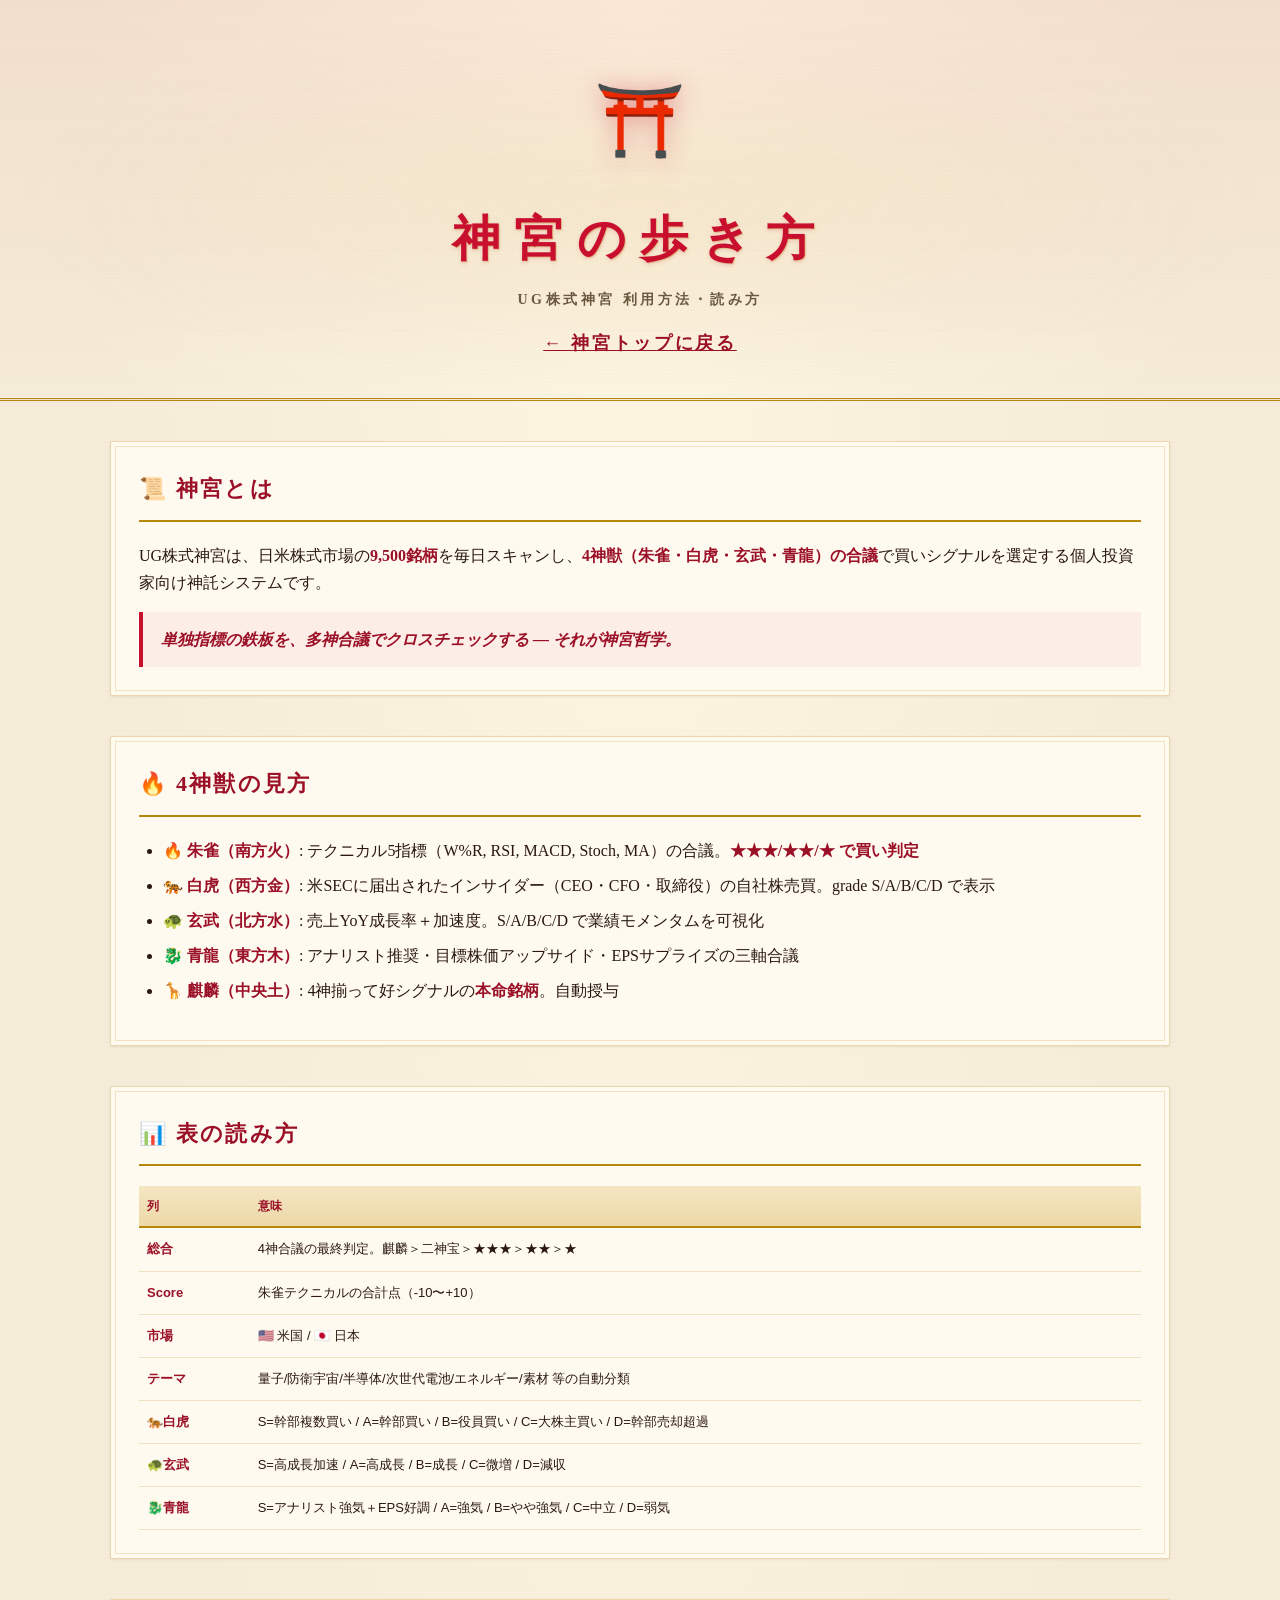
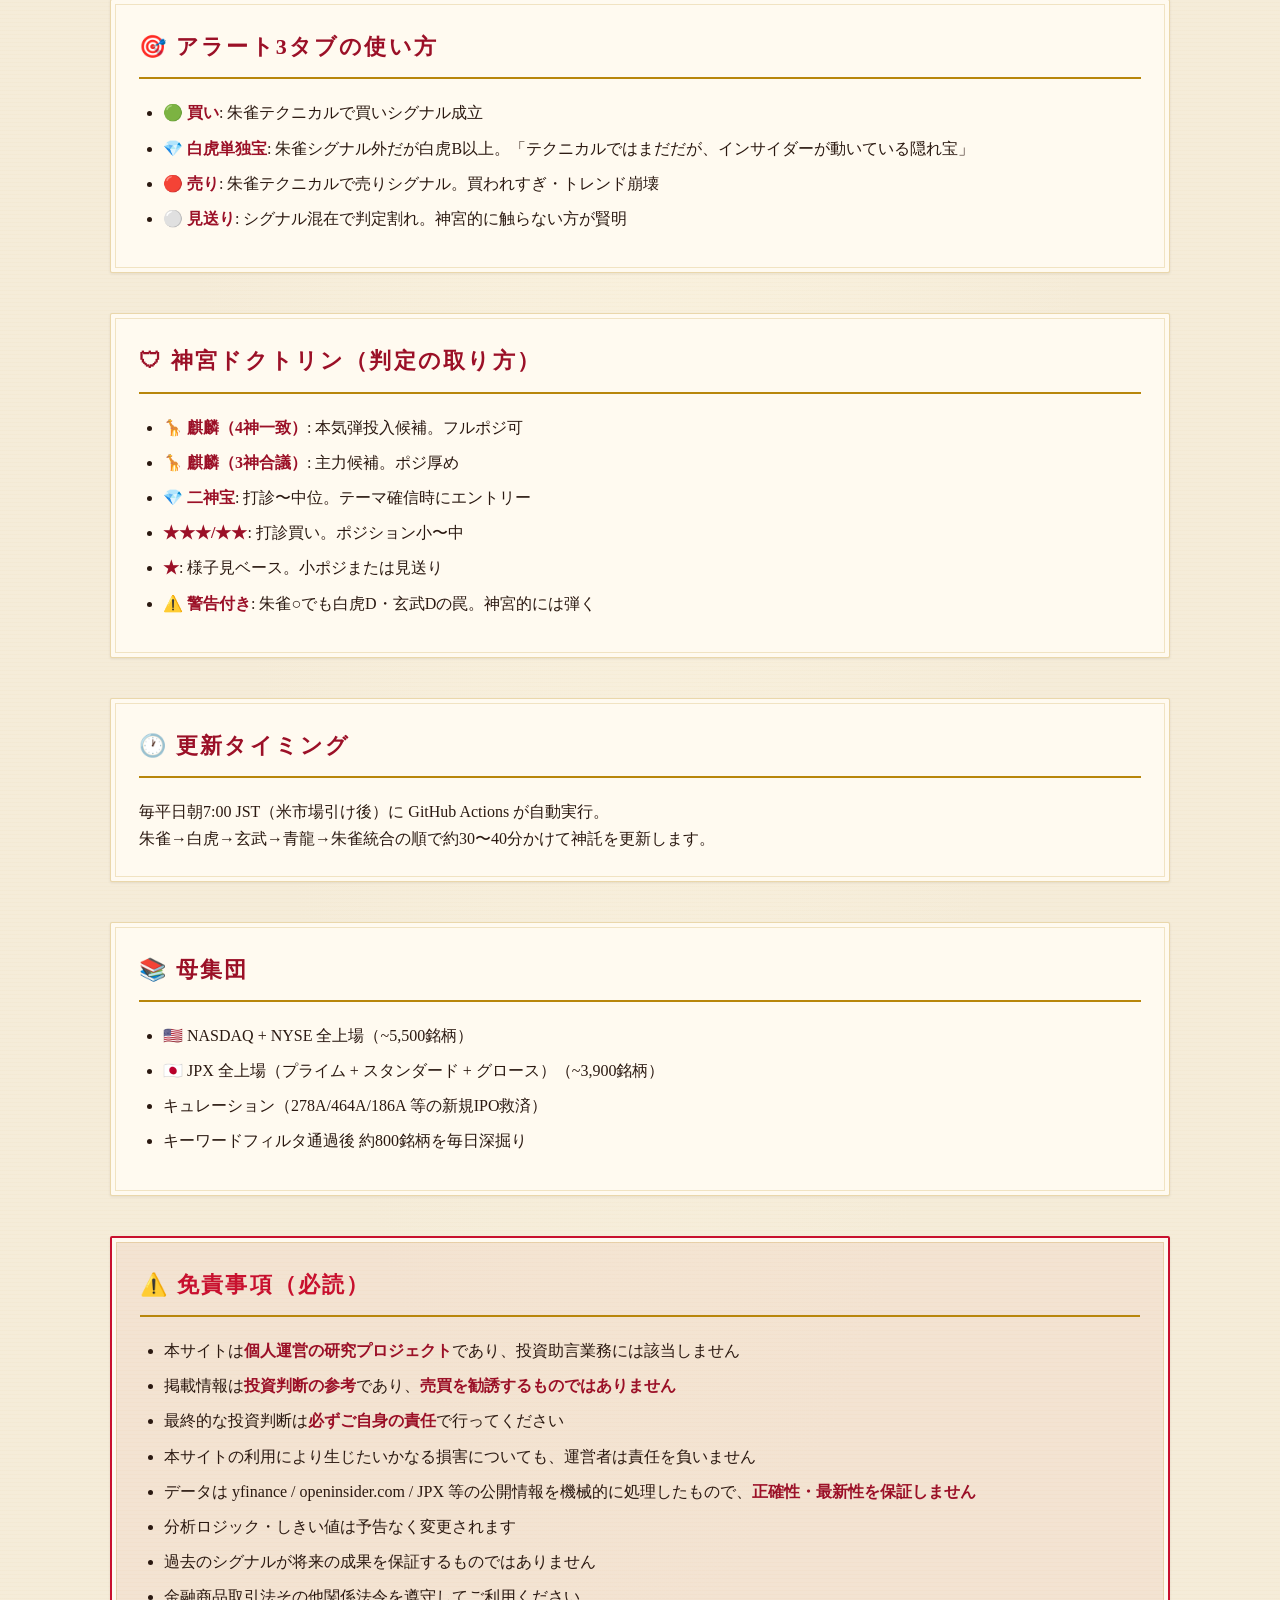
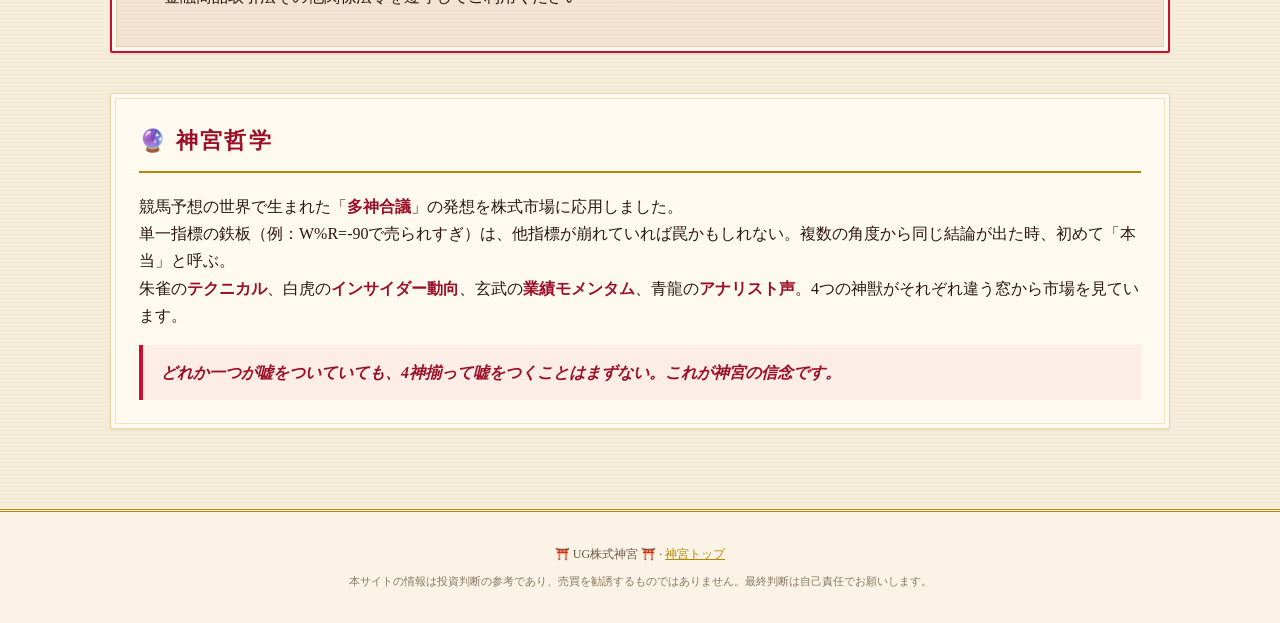
==== docs/tutorial.html @ 1883d918 "🐉🎉 δ青龍降臨＝フル神宮達成＋神宮の歩き方ページ 【δ青龍】 - seiryu_scan.py 新設：アナリスト推奨×目標株価×EPSサプライズの3軸合議 - yfinance Ticker inf" ====
<!DOCTYPE html>
<html lang="ja">
<head>
<meta charset="UTF-8">
<meta name="viewport" content="width=device-width, initial-scale=1.0">
<title>⛩️ 神宮の歩き方 - UG株式神宮</title>
<link rel="stylesheet" href="style.css">
</head>
<body>
<header class="hero">
  <div class="torii">⛩️</div>
  <h1>神宮の歩き方</h1>
  <p class="subtitle">UG株式神宮 利用方法・読み方</p>
  <p class="god-line"><a href="index.html" style="color:var(--shu-deep)">← 神宮トップに戻る</a></p>
</header>

<main>

<section class="about">
  <h2>📜 神宮とは</h2>
  <p>UG株式神宮は、日米株式市場の<strong>9,500銘柄</strong>を毎日スキャンし、<strong>4神獣（朱雀・白虎・玄武・青龍）の合議</strong>で買いシグナルを選定する個人投資家向け神託システムです。</p>
  <p class="philosophy">単独指標の鉄板を、多神合議でクロスチェックする — それが神宮哲学。</p>
</section>

<section class="about">
  <h2>🔥 4神獣の見方</h2>
  <ul>
    <li><strong>🔥 朱雀（南方火）</strong>: テクニカル5指標（W%R, RSI, MACD, Stoch, MA）の合議。<strong>★★★/★★/★ で買い判定</strong></li>
    <li><strong>🐅 白虎（西方金）</strong>: 米SECに届出されたインサイダー（CEO・CFO・取締役）の自社株売買。grade S/A/B/C/D で表示</li>
    <li><strong>🐢 玄武（北方水）</strong>: 売上YoY成長率＋加速度。S/A/B/C/D で業績モメンタムを可視化</li>
    <li><strong>🐉 青龍（東方木）</strong>: アナリスト推奨・目標株価アップサイド・EPSサプライズの三軸合議</li>
    <li><strong>🦒 麒麟（中央土）</strong>: 4神揃って好シグナルの<strong>本命銘柄</strong>。自動授与</li>
  </ul>
</section>

<section class="about">
  <h2>📊 表の読み方</h2>
  <table style="width:100%; border-collapse: collapse; font-size: 13px;">
    <thead><tr><th>列</th><th>意味</th></tr></thead>
    <tbody>
      <tr><td><strong>総合</strong></td><td>4神合議の最終判定。麒麟＞二神宝＞★★★＞★★＞★</td></tr>
      <tr><td><strong>Score</strong></td><td>朱雀テクニカルの合計点（-10〜+10）</td></tr>
      <tr><td><strong>市場</strong></td><td>🇺🇸 米国 / 🇯🇵 日本</td></tr>
      <tr><td><strong>テーマ</strong></td><td>量子/防衛宇宙/半導体/次世代電池/エネルギー/素材 等の自動分類</td></tr>
      <tr><td><strong>🐅白虎</strong></td><td>S=幹部複数買い / A=幹部買い / B=役員買い / C=大株主買い / D=幹部売却超過</td></tr>
      <tr><td><strong>🐢玄武</strong></td><td>S=高成長加速 / A=高成長 / B=成長 / C=微増 / D=減収</td></tr>
      <tr><td><strong>🐉青龍</strong></td><td>S=アナリスト強気＋EPS好調 / A=強気 / B=やや強気 / C=中立 / D=弱気</td></tr>
    </tbody>
  </table>
</section>

<section class="about">
  <h2>🎯 アラート3タブの使い方</h2>
  <ul>
    <li><strong>🟢 買い</strong>: 朱雀テクニカルで買いシグナル成立</li>
    <li><strong>💎 白虎単独宝</strong>: 朱雀シグナル外だが白虎B以上。「テクニカルではまだだが、インサイダーが動いている隠れ宝」</li>
    <li><strong>🔴 売り</strong>: 朱雀テクニカルで売りシグナル。買われすぎ・トレンド崩壊</li>
    <li><strong>⚪ 見送り</strong>: シグナル混在で判定割れ。神宮的に触らない方が賢明</li>
  </ul>
</section>

<section class="about">
  <h2>🛡 神宮ドクトリン（判定の取り方）</h2>
  <ul>
    <li><strong>🦒 麒麟（4神一致）</strong>: 本気弾投入候補。フルポジ可</li>
    <li><strong>🦒 麒麟（3神合議）</strong>: 主力候補。ポジ厚め</li>
    <li><strong>💎 二神宝</strong>: 打診〜中位。テーマ確信時にエントリー</li>
    <li><strong>★★★/★★</strong>: 打診買い。ポジション小〜中</li>
    <li><strong>★</strong>: 様子見ベース。小ポジまたは見送り</li>
    <li><strong>⚠️ 警告付き</strong>: 朱雀○でも白虎D・玄武Dの罠。神宮的には弾く</li>
  </ul>
</section>

<section class="about">
  <h2>🕐 更新タイミング</h2>
  <p>毎平日朝7:00 JST（米市場引け後）に GitHub Actions が自動実行。</p>
  <p>朱雀→白虎→玄武→青龍→朱雀統合の順で約30〜40分かけて神託を更新します。</p>
</section>

<section class="about">
  <h2>📚 母集団</h2>
  <ul>
    <li>🇺🇸 NASDAQ + NYSE 全上場（~5,500銘柄）</li>
    <li>🇯🇵 JPX 全上場（プライム + スタンダード + グロース）（~3,900銘柄）</li>
    <li>キュレーション（278A/464A/186A 等の新規IPO救済）</li>
    <li>キーワードフィルタ通過後 約800銘柄を毎日深掘り</li>
  </ul>
</section>

<section class="about" style="border: 2px solid var(--shu); background: rgba(200,16,46,0.04);">
  <h2 style="color: var(--shu);">⚠️ 免責事項（必読）</h2>
  <ul>
    <li>本サイトは<strong>個人運営の研究プロジェクト</strong>であり、投資助言業務には該当しません</li>
    <li>掲載情報は<strong>投資判断の参考</strong>であり、<strong>売買を勧誘するものではありません</strong></li>
    <li>最終的な投資判断は<strong>必ずご自身の責任</strong>で行ってください</li>
    <li>本サイトの利用により生じたいかなる損害についても、運営者は責任を負いません</li>
    <li>データは yfinance / openinsider.com / JPX 等の公開情報を機械的に処理したもので、<strong>正確性・最新性を保証しません</strong></li>
    <li>分析ロジック・しきい値は予告なく変更されます</li>
    <li>過去のシグナルが将来の成果を保証するものではありません</li>
    <li>金融商品取引法その他関係法令を遵守してご利用ください</li>
  </ul>
</section>

<section class="about">
  <h2>🔮 神宮哲学</h2>
  <p>競馬予想の世界で生まれた「<strong>多神合議</strong>」の発想を株式市場に応用しました。</p>
  <p>単一指標の鉄板（例：W%R=-90で売られすぎ）は、他指標が崩れていれば罠かもしれない。複数の角度から同じ結論が出た時、初めて「本当」と呼ぶ。</p>
  <p>朱雀の<strong>テクニカル</strong>、白虎の<strong>インサイダー動向</strong>、玄武の<strong>業績モメンタム</strong>、青龍の<strong>アナリスト声</strong>。4つの神獣がそれぞれ違う窓から市場を見ています。</p>
  <p class="philosophy">どれか一つが嘘をついていても、4神揃って嘘をつくことはまずない。これが神宮の信念です。</p>
</section>

</main>

<footer>
  <p>⛩️ UG株式神宮 ⛩️ &middot; <a href="index.html" style="color:var(--gold)">神宮トップ</a></p>
  <p class="disclaimer">本サイトの情報は投資判断の参考であり、売買を勧誘するものではありません。最終判断は自己責任でお願いします。</p>
</footer>

</body>
</html>
---- docs/style.css ----
:root {
  --bg: #f5ecd9;          /* 和紙ベージュ */
  --bg2: #faf3e3;
  --paper: #fffaf0;       /* 白和紙 */
  --gold: #b8860b;        /* 金茶 */
  --gold-dark: #8b6914;
  --shu: #c8102e;         /* 朱赤 */
  --shu-light: #e63a4e;
  --shu-deep: #9b1027;
  --sumi: #2a1810;        /* 墨 */
  --text: #2a1810;
  --muted: #6b5840;
  --strong: #c8102e;
  --buy: #d97706;
  --weak: #b8860b;
}

* { box-sizing: border-box; margin: 0; padding: 0; }

body {
  font-family: "Yu Mincho", "游明朝", "Hiragino Mincho ProN", "Noto Serif JP", serif;
  background:
    repeating-linear-gradient(0deg, rgba(184,134,11,0.025) 0 1px, transparent 1px 4px),
    radial-gradient(ellipse at top, #fdf6e3 0%, var(--bg) 60%),
    var(--bg);
  color: var(--text);
  line-height: 1.7;
  min-height: 100vh;
}

.hero {
  text-align: center;
  padding: 60px 20px 40px;
  border-bottom: 3px double var(--gold);
  background:
    linear-gradient(180deg, rgba(200,16,46,0.06), transparent),
    radial-gradient(ellipse at center, rgba(184,134,11,0.08), transparent 70%);
  position: relative;
}

.torii {
  font-size: 72px;
  filter: drop-shadow(0 2px 12px rgba(200,16,46,0.4));
  animation: torii-glow 4s ease-in-out infinite;
}

@keyframes torii-glow {
  0%, 100% { filter: drop-shadow(0 2px 12px rgba(200,16,46,0.4)); transform: translateY(0); }
  50% { filter: drop-shadow(0 4px 20px rgba(200,16,46,0.7)); transform: translateY(-2px); }
}

.hero h1 {
  font-size: 48px;
  font-weight: 900;
  letter-spacing: 0.3em;
  margin: 16px 0 8px;
  color: var(--shu);
  text-shadow:
    1px 1px 0 rgba(184,134,11,0.3),
    0 2px 4px rgba(200,16,46,0.15);
}

.subtitle {
  color: var(--muted);
  letter-spacing: 0.25em;
  font-size: 14px;
  font-weight: 600;
}

.god-line {
  margin-top: 16px;
  font-size: 18px;
  color: var(--shu-deep);
  letter-spacing: 0.15em;
  font-weight: 700;
}

main {
  max-width: 1100px;
  margin: 0 auto;
  padding: 40px 20px;
}

section {
  margin-bottom: 40px;
  padding: 28px;
  background: var(--paper);
  border: 1px solid rgba(184,134,11,0.3);
  border-radius: 2px;
  box-shadow:
    0 1px 3px rgba(42,24,16,0.08),
    inset 0 0 0 4px var(--paper),
    inset 0 0 0 5px rgba(184,134,11,0.2);
  position: relative;
}

section h2 {
  font-size: 22px;
  color: var(--shu-deep);
  border-bottom: 2px solid var(--gold);
  padding-bottom: 12px;
  margin-bottom: 20px;
  letter-spacing: 0.1em;
  font-weight: 900;
}

.summary .meta {
  font-size: 14px;
  color: var(--muted);
  font-weight: 600;
}

.summary .stats {
  display: flex;
  gap: 28px;
  flex-wrap: wrap;
  margin-top: 16px;
}

.summary .stat {
  font-size: 14px;
  color: var(--sumi);
}

.summary .stat b {
  color: var(--shu);
  font-size: 22px;
  margin-right: 6px;
  font-family: "Yu Mincho", serif;
}

.control-bar {
  display: flex;
  gap: 16px;
  flex-wrap: wrap;
  justify-content: space-between;
  align-items: center;
  margin-bottom: 16px;
}

.alert-tabs, .market-toggle {
  display: flex;
  gap: 6px;
  flex-wrap: wrap;
}

.alert-tab, .market-btn {
  background: var(--paper);
  border: 1.5px solid rgba(184,134,11,0.4);
  color: var(--sumi);
  padding: 10px 18px;
  font-family: inherit;
  font-size: 15px;
  font-weight: 800;
  cursor: pointer;
  border-radius: 2px;
  transition: all 0.15s;
  letter-spacing: 0.05em;
}

.alert-tab:hover, .market-btn:hover {
  background: rgba(184,134,11,0.08);
  border-color: var(--gold);
}

.alert-tab.active.alert-buy {
  background: linear-gradient(135deg, #16a34a, #0f7e36);
  color: #fff;
  border-color: #0f7e36;
  box-shadow: 0 2px 6px rgba(22,163,74,0.3);
}
.alert-tab.active.alert-sell {
  background: linear-gradient(135deg, #dc2626, #991b1b);
  color: #fff;
  border-color: #991b1b;
  box-shadow: 0 2px 6px rgba(220,38,38,0.3);
}
.alert-tab.active.alert-treasure {
  background: linear-gradient(135deg, #b8860b, #8b6914);
  color: #fff;
  border-color: #8b6914;
  box-shadow: 0 2px 8px rgba(184,134,11,0.4);
}
.alert-tab.active.alert-skip {
  background: linear-gradient(135deg, #6b7280, #4b5563);
  color: #fff;
  border-color: #4b5563;
}

.market-btn.active {
  background: linear-gradient(135deg, var(--shu), var(--shu-deep));
  color: #fff;
  border-color: var(--shu-deep);
}

.search-box {
  margin-bottom: 16px;
}

.search-box input {
  width: 100%;
  padding: 12px 16px;
  font-family: inherit;
  font-size: 15px;
  border: 1.5px solid rgba(184,134,11,0.4);
  border-radius: 2px;
  background: var(--paper);
  color: var(--sumi);
  transition: border-color 0.15s;
}

.search-box input:focus {
  outline: none;
  border-color: var(--shu);
  box-shadow: 0 0 0 3px rgba(200,16,46,0.1);
}

.theme-tabs {
  display: flex;
  gap: 8px;
  flex-wrap: wrap;
  margin-bottom: 20px;
  padding-bottom: 16px;
  border-bottom: 1px solid rgba(184,134,11,0.2);
}

.theme-tab {
  background: var(--paper);
  border: 1.5px solid rgba(184,134,11,0.4);
  color: var(--sumi);
  padding: 8px 14px;
  font-family: inherit;
  font-size: 14px;
  font-weight: 700;
  cursor: pointer;
  border-radius: 2px;
  transition: all 0.15s;
  letter-spacing: 0.05em;
}

.theme-tab:hover {
  background: rgba(184,134,11,0.08);
  border-color: var(--gold);
}

.theme-tab.active {
  background: linear-gradient(135deg, var(--shu), var(--shu-deep));
  color: #fff;
  border-color: var(--shu-deep);
  box-shadow: 0 2px 6px rgba(200,16,46,0.3);
}

.theme-count {
  display: inline-block;
  margin-left: 8px;
  padding: 1px 8px;
  background: rgba(184,134,11,0.15);
  color: var(--gold-dark);
  border-radius: 999px;
  font-size: 12px;
  font-weight: 900;
  font-variant-numeric: tabular-nums;
}

.theme-tab.active .theme-count {
  background: rgba(255,255,255,0.25);
  color: #fff;
}

.legend {
  display: flex;
  gap: 12px;
  flex-wrap: wrap;
  margin-bottom: 16px;
  font-size: 13px;
}

.tag {
  padding: 4px 12px;
  border-radius: 2px;
  font-weight: bold;
  letter-spacing: 0.05em;
}

.tag.kirin  { background: linear-gradient(135deg, #fff3c2, #ffd97a); color: var(--shu-deep); border: 1px solid var(--gold); font-weight: 900; box-shadow: 0 0 8px rgba(184,134,11,0.4); }
.tag.strong { background: rgba(200,16,46,0.12); color: var(--strong); border: 1px solid var(--strong); }
.tag.buy    { background: rgba(217,119,6,0.12); color: var(--buy); border: 1px solid var(--buy); }
.tag.weak   { background: rgba(184,134,11,0.12); color: var(--weak); border: 1px solid var(--weak); }
.tag.sell-strong { background: rgba(220,38,38,0.15); color: #991b1b; border: 1px solid #991b1b; }
.tag.sell        { background: rgba(220,38,38,0.10); color: #dc2626; border: 1px solid #dc2626; }
.tag.sell-weak   { background: rgba(220,38,38,0.05); color: #ef4444; border: 1px solid #ef4444; }
.tag.skip        { background: rgba(107,114,128,0.10); color: #4b5563; border: 1px solid #6b7280; }
.tag.treasure    { background: linear-gradient(135deg, #fff3c2, #ffd97a); color: var(--shu-deep); border: 1.5px solid var(--gold); font-weight: 900; }
.row-treasure td { background: linear-gradient(90deg, rgba(255,217,122,0.20), rgba(255,243,194,0.08)); }

td.flag { text-align: center; font-size: 14px; }
.row-sell td { background: rgba(220,38,38,0.04); }
.row-skip td { background: rgba(107,114,128,0.04); }

table {
  width: 100%;
  border-collapse: collapse;
  font-family: -apple-system, "Helvetica Neue", "Hiragino Sans", sans-serif;
  font-size: 13px;
  background: var(--paper);
}

th, td {
  padding: 10px 8px;
  text-align: left;
  border-bottom: 1px solid rgba(184,134,11,0.2);
}

th {
  background: linear-gradient(180deg, #f5e6c3, #ecd9a8);
  color: var(--shu-deep);
  font-weight: bold;
  letter-spacing: 0.05em;
  font-size: 12px;
  border-bottom: 2px solid var(--gold);
}

tbody tr:hover {
  background: rgba(184,134,11,0.06);
}

td.ticker { font-weight: bold; color: var(--shu-deep); }
td.byakko { text-align: center; font-weight: 900; font-size: 14px; }
td.byakko-s { color: #fff; background: linear-gradient(135deg, #c8102e, #9b1027); }
td.byakko-a { color: var(--shu-deep); background: rgba(200,16,46,0.18); }
td.byakko-b { color: var(--gold-dark); background: rgba(184,134,11,0.18); }
td.byakko-c { color: var(--muted); background: rgba(184,134,11,0.08); }
td.byakko-d { color: #fff; background: #555; }
td.byakko-none { color: #ccc; }
td.genbu { text-align: center; font-weight: 900; font-size: 14px; }
td.genbu-s { color: #fff; background: linear-gradient(135deg, #16a34a, #0f7e36); }
td.genbu-a { color: #0f7e36; background: rgba(22,163,74,0.18); }
td.genbu-b { color: #166534; background: rgba(22,163,74,0.10); }
td.genbu-c { color: var(--muted); background: rgba(22,163,74,0.04); }
td.genbu-d { color: #fff; background: #555; }
td.genbu-none { color: #ccc; }
td.seiryu { text-align: center; font-weight: 900; font-size: 14px; }
td.seiryu-s { color: #fff; background: linear-gradient(135deg, #0ea5e9, #0369a1); }
td.seiryu-a { color: #0369a1; background: rgba(14,165,233,0.18); }
td.seiryu-b { color: #075985; background: rgba(14,165,233,0.10); }
td.seiryu-c { color: var(--muted); background: rgba(14,165,233,0.04); }
td.seiryu-d { color: #fff; background: #555; }
td.seiryu-none { color: #ccc; }
td.price { text-align: right; font-variant-numeric: tabular-nums; font-weight: 600; }
td.score { text-align: center; font-weight: bold; color: var(--shu); }

.row-kirin td  { background: linear-gradient(90deg, rgba(255,217,122,0.25), rgba(255,243,194,0.15)); font-weight: 600; }
.row-strong td { background: rgba(200,16,46,0.04); }
.row-buy td    { background: rgba(217,119,6,0.04); }

.about ul, .roadmap ul {
  margin: 12px 0 12px 24px;
}

.about li, .roadmap li {
  margin-bottom: 8px;
  color: var(--sumi);
}

.about strong, .roadmap strong {
  color: var(--shu-deep);
}

.philosophy {
  margin-top: 16px;
  padding: 14px 18px;
  border-left: 4px solid var(--shu);
  background: rgba(200,16,46,0.05);
  font-style: italic;
  color: var(--shu-deep);
  font-weight: 600;
}

footer {
  text-align: center;
  padding: 32px 20px;
  border-top: 3px double var(--gold);
  color: var(--muted);
  font-size: 12px;
  background: rgba(255,250,240,0.6);
}

.disclaimer {
  margin-top: 8px;
  font-size: 11px;
  opacity: 0.8;
}

@media (max-width: 640px) {
  .hero h1 { font-size: 32px; letter-spacing: 0.2em; }
  table { font-size: 11px; }
  th, td { padding: 6px 4px; }
  section { padding: 20px 16px; }
}
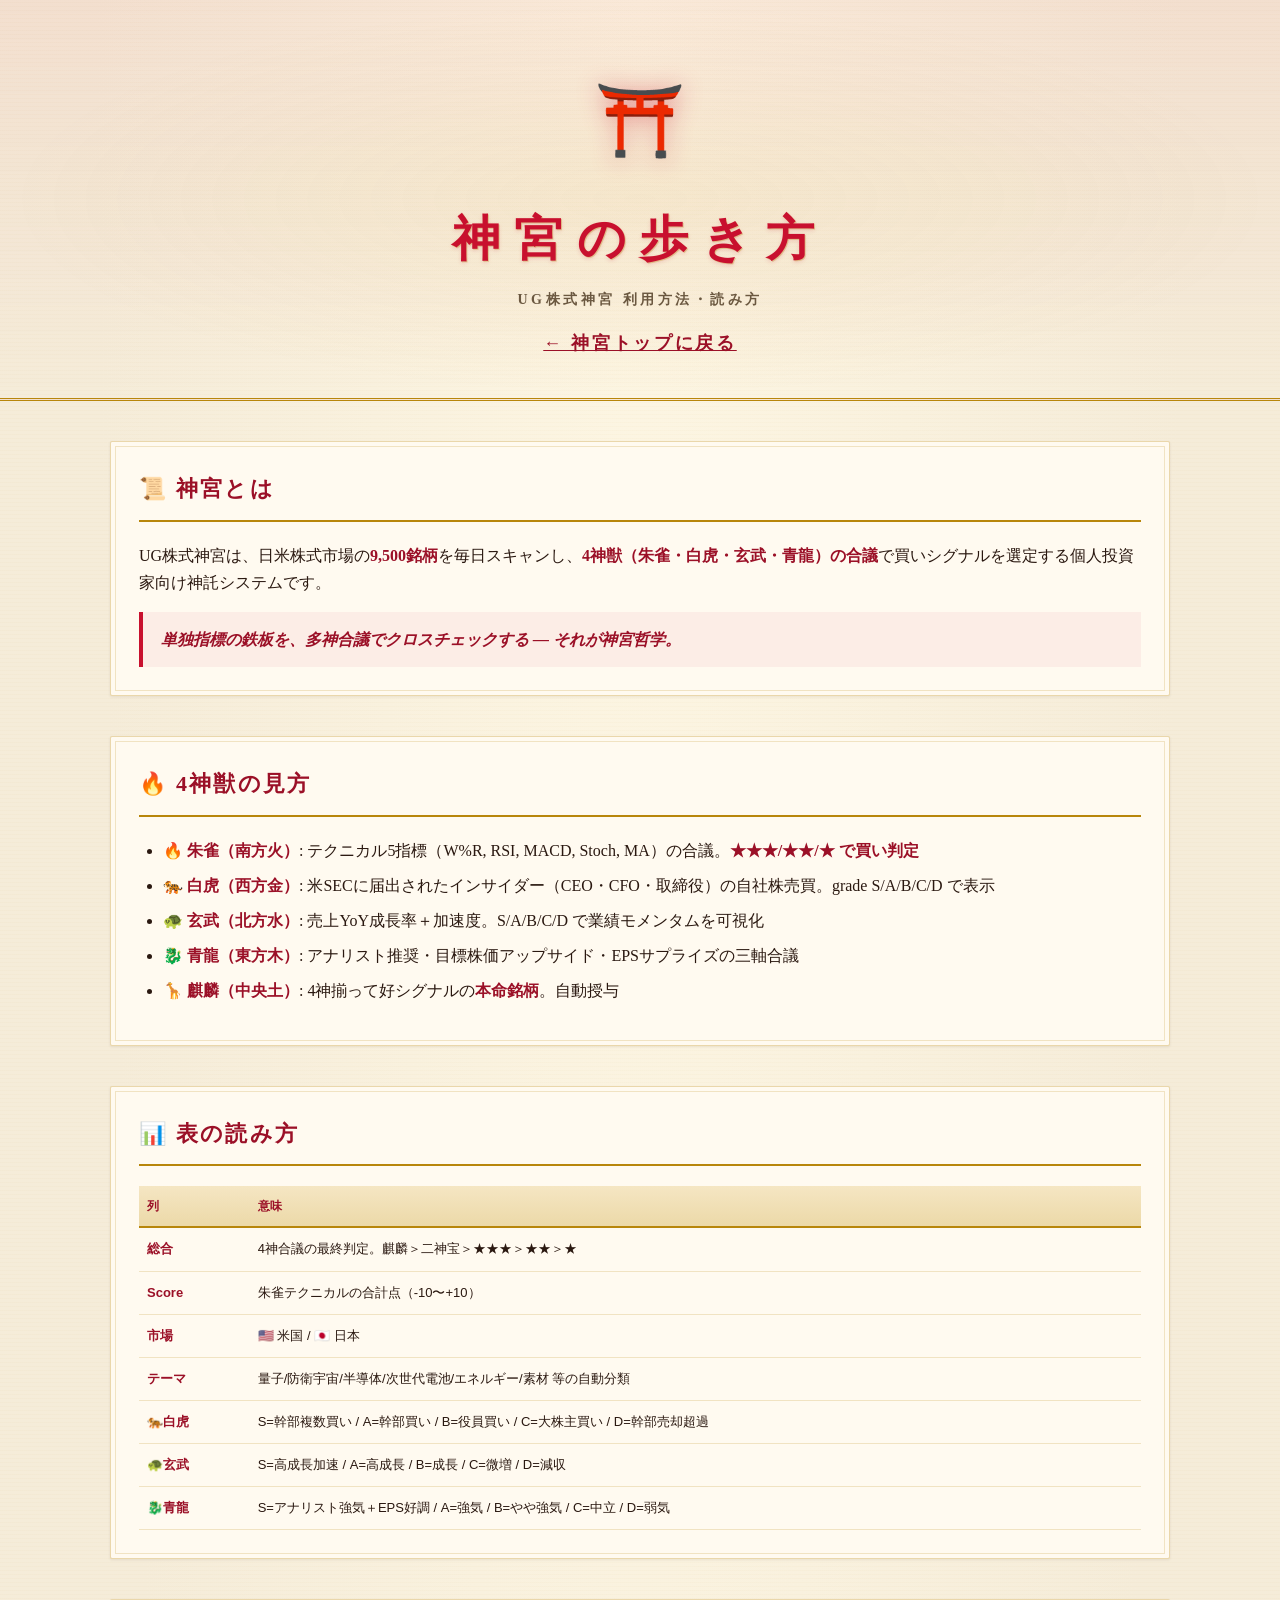
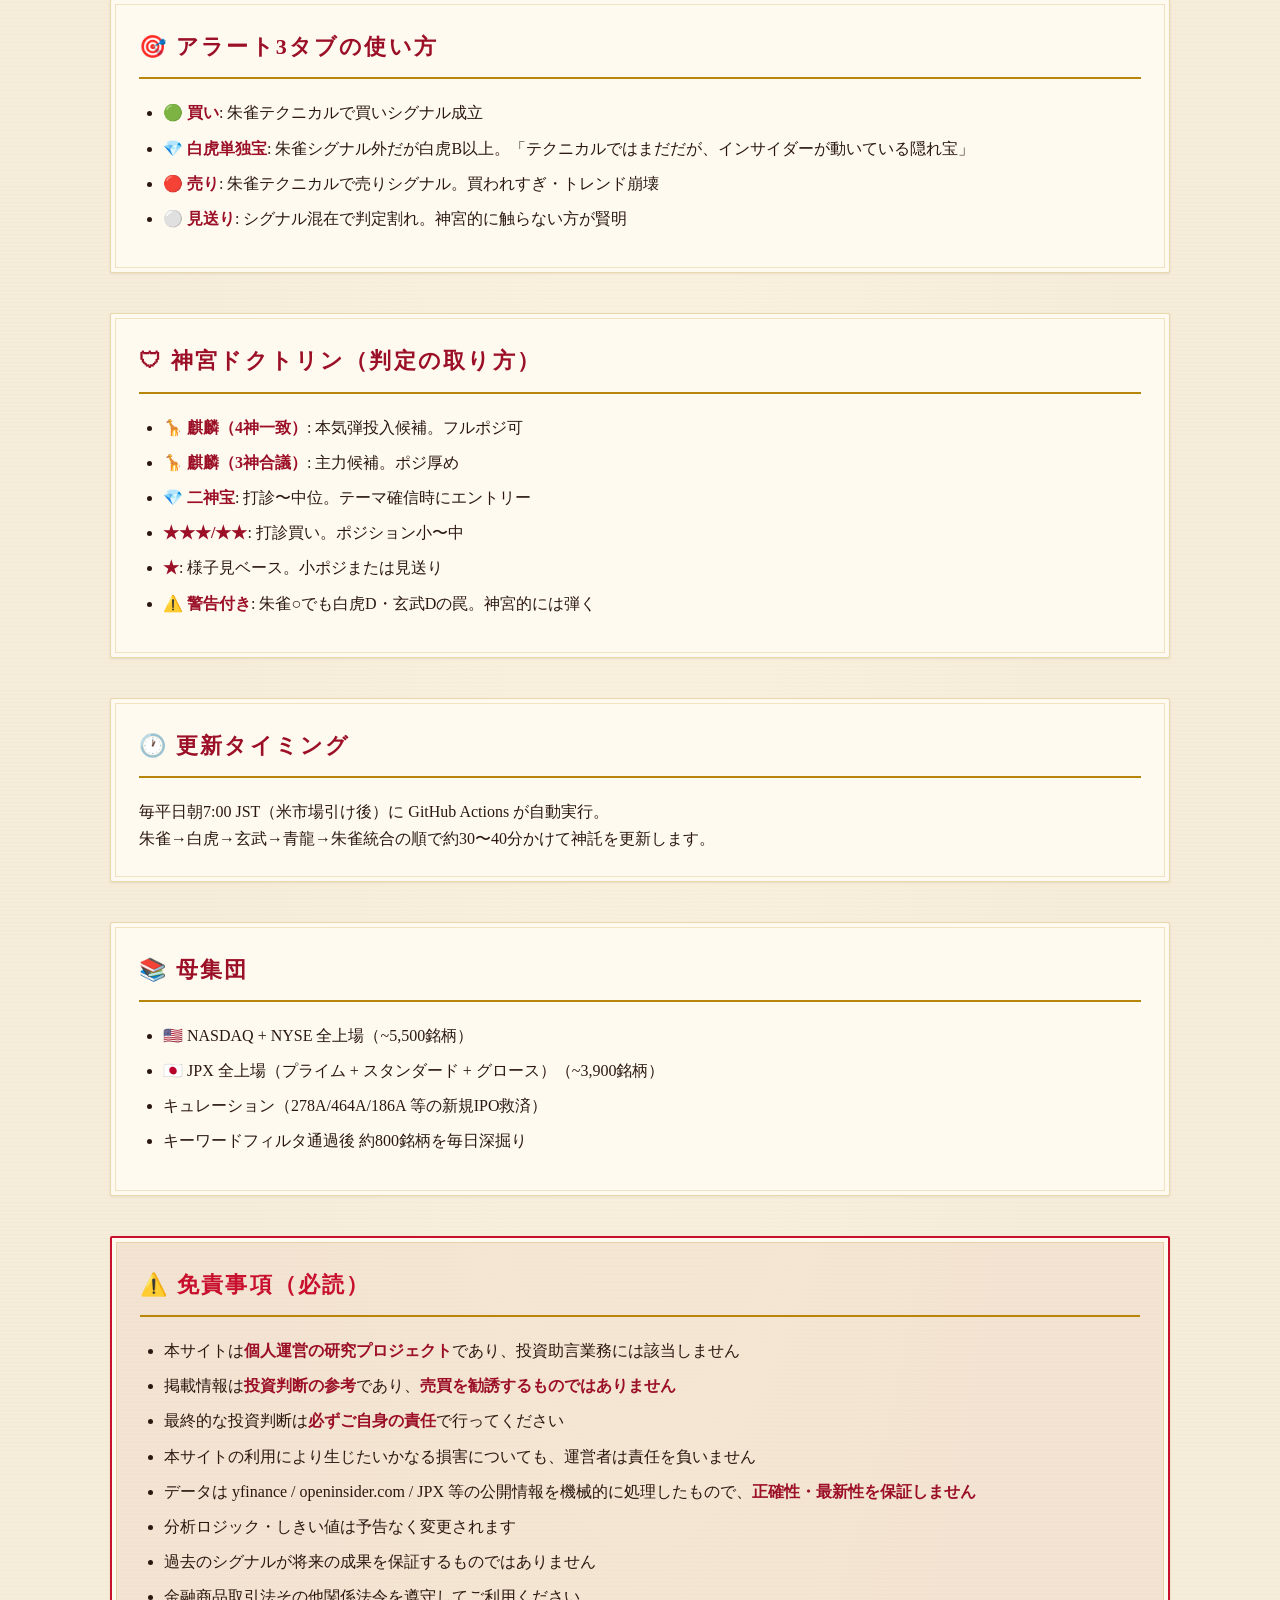
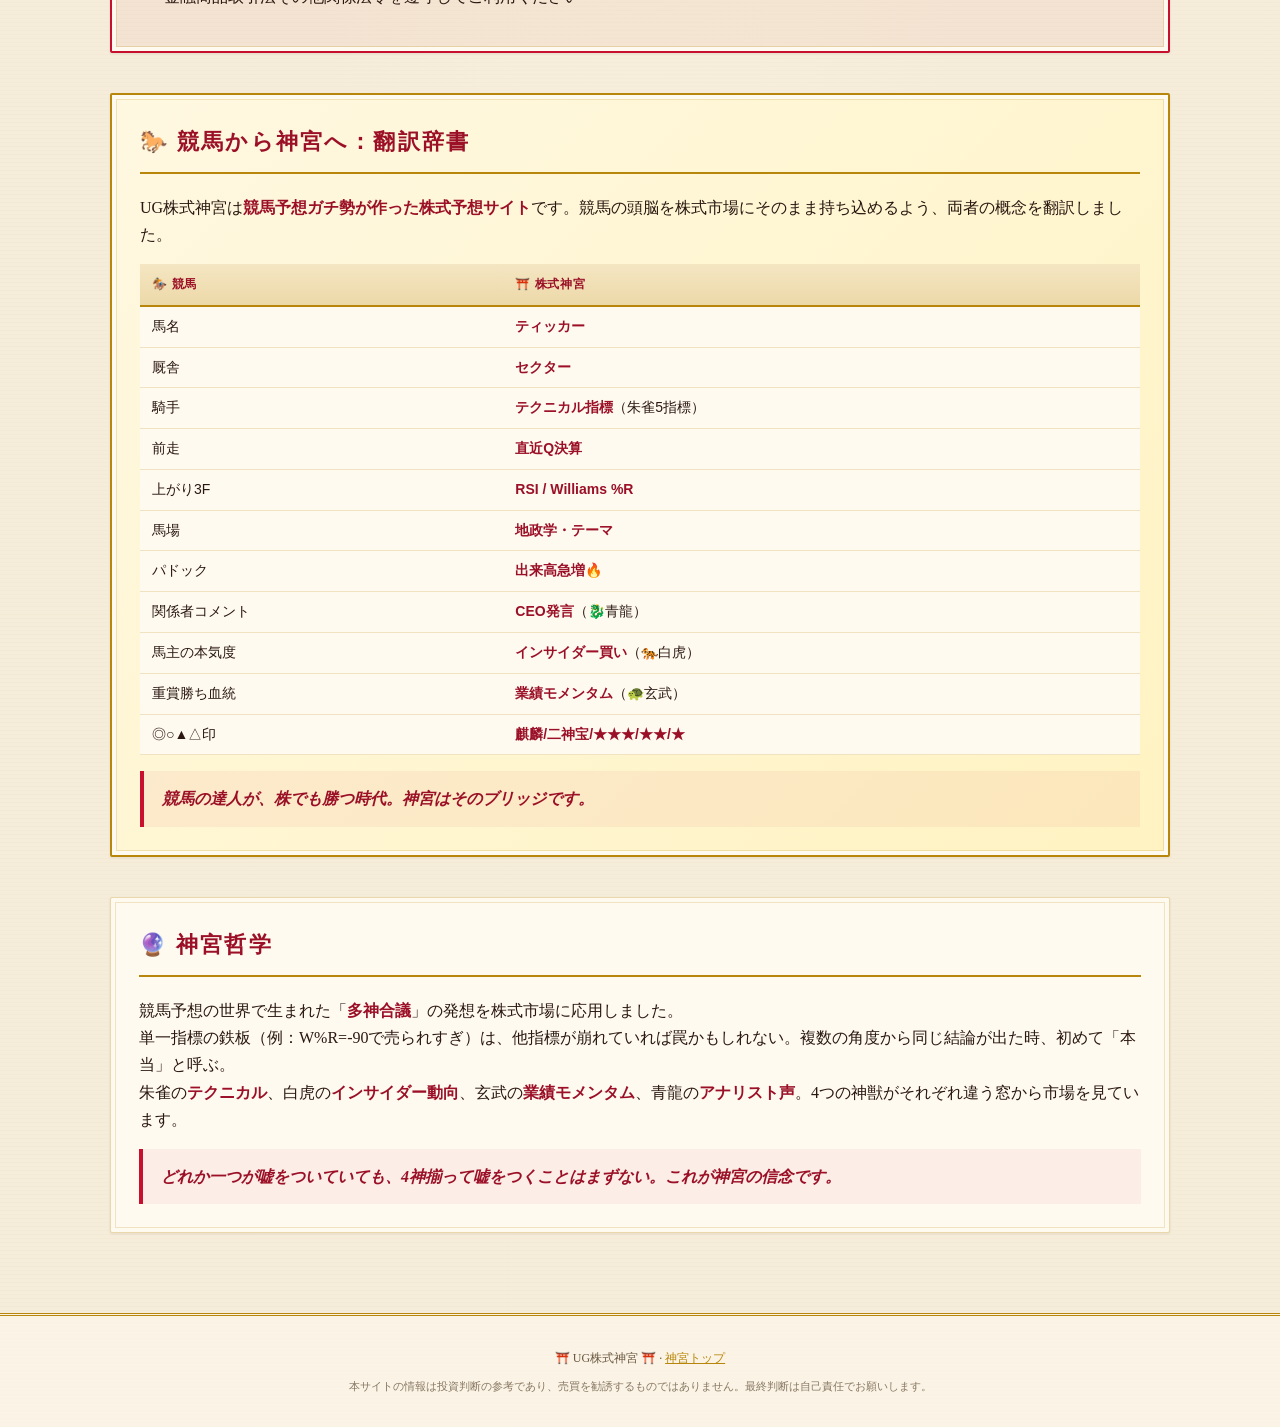
==== commit e26a0d0c: "🐎 競馬→株式神宮 翻訳辞書セクションを追加 【神宮ブランド最大の武器】 - tutorial.html に「🐎 競馬から神宮へ：翻訳辞書」セクション新設 - 馬名→ティッカー / 騎手→テクニカル " ====
--- a/docs/tutorial.html
+++ b/docs/tutorial.html
@@ -101,6 +101,33 @@
   </ul>
 </section>
 
+<section class="about" style="background: linear-gradient(135deg, #fff8e1, #fff3c2); border: 2px solid var(--gold);">
+  <h2>🐎 競馬から神宮へ：翻訳辞書</h2>
+  <p>UG株式神宮は<strong>競馬予想ガチ勢が作った株式予想サイト</strong>です。競馬の頭脳を株式市場にそのまま持ち込めるよう、両者の概念を翻訳しました。</p>
+  <table style="width:100%; border-collapse: collapse; font-size: 14px; margin-top: 16px;">
+    <thead>
+      <tr style="background: rgba(184,134,11,0.12);">
+        <th style="padding: 10px 12px; text-align: left; border-bottom: 2px solid var(--gold);">🏇 競馬</th>
+        <th style="padding: 10px 12px; text-align: left; border-bottom: 2px solid var(--gold);">⛩️ 株式神宮</th>
+      </tr>
+    </thead>
+    <tbody>
+      <tr><td style="padding: 8px 12px; border-bottom: 1px solid rgba(184,134,11,0.2);">馬名</td><td style="padding: 8px 12px; border-bottom: 1px solid rgba(184,134,11,0.2);"><strong>ティッカー</strong></td></tr>
+      <tr><td style="padding: 8px 12px; border-bottom: 1px solid rgba(184,134,11,0.2);">厩舎</td><td style="padding: 8px 12px; border-bottom: 1px solid rgba(184,134,11,0.2);"><strong>セクター</strong></td></tr>
+      <tr><td style="padding: 8px 12px; border-bottom: 1px solid rgba(184,134,11,0.2);">騎手</td><td style="padding: 8px 12px; border-bottom: 1px solid rgba(184,134,11,0.2);"><strong>テクニカル指標</strong>（朱雀5指標）</td></tr>
+      <tr><td style="padding: 8px 12px; border-bottom: 1px solid rgba(184,134,11,0.2);">前走</td><td style="padding: 8px 12px; border-bottom: 1px solid rgba(184,134,11,0.2);"><strong>直近Q決算</strong></td></tr>
+      <tr><td style="padding: 8px 12px; border-bottom: 1px solid rgba(184,134,11,0.2);">上がり3F</td><td style="padding: 8px 12px; border-bottom: 1px solid rgba(184,134,11,0.2);"><strong>RSI / Williams %R</strong></td></tr>
+      <tr><td style="padding: 8px 12px; border-bottom: 1px solid rgba(184,134,11,0.2);">馬場</td><td style="padding: 8px 12px; border-bottom: 1px solid rgba(184,134,11,0.2);"><strong>地政学・テーマ</strong></td></tr>
+      <tr><td style="padding: 8px 12px; border-bottom: 1px solid rgba(184,134,11,0.2);">パドック</td><td style="padding: 8px 12px; border-bottom: 1px solid rgba(184,134,11,0.2);"><strong>出来高急増🔥</strong></td></tr>
+      <tr><td style="padding: 8px 12px; border-bottom: 1px solid rgba(184,134,11,0.2);">関係者コメント</td><td style="padding: 8px 12px; border-bottom: 1px solid rgba(184,134,11,0.2);"><strong>CEO発言</strong>（🐉青龍）</td></tr>
+      <tr><td style="padding: 8px 12px; border-bottom: 1px solid rgba(184,134,11,0.2);">馬主の本気度</td><td style="padding: 8px 12px; border-bottom: 1px solid rgba(184,134,11,0.2);"><strong>インサイダー買い</strong>（🐅白虎）</td></tr>
+      <tr><td style="padding: 8px 12px; border-bottom: 1px solid rgba(184,134,11,0.2);">重賞勝ち血統</td><td style="padding: 8px 12px; border-bottom: 1px solid rgba(184,134,11,0.2);"><strong>業績モメンタム</strong>（🐢玄武）</td></tr>
+      <tr><td style="padding: 8px 12px;">◎○▲△印</td><td style="padding: 8px 12px;"><strong>麒麟/二神宝/★★★/★★/★</strong></td></tr>
+    </tbody>
+  </table>
+  <p class="philosophy" style="margin-top: 16px;">競馬の達人が、株でも勝つ時代。神宮はそのブリッジです。</p>
+</section>
+
 <section class="about">
   <h2>🔮 神宮哲学</h2>
   <p>競馬予想の世界で生まれた「<strong>多神合議</strong>」の発想を株式市場に応用しました。</p>
--- a/docs/style.css
+++ b/docs/style.css
@@ -104,6 +104,52 @@
   font-weight: 900;
 }
 
+/* ====== 折りたたみセクション ====== */
+section details > summary {
+  cursor: pointer;
+  list-style: none;
+  position: relative;
+  user-select: none;
+}
+
+section details > summary::-webkit-details-marker { display: none; }
+
+section details > summary h2 {
+  display: block;
+  margin-bottom: 0;
+  width: 100%;
+  transition: color 0.15s;
+}
+
+section details > summary::after {
+  content: "▼";
+  position: absolute;
+  right: 0;
+  top: 4px;
+  font-size: 14px;
+  color: var(--gold-dark);
+  transition: transform 0.2s;
+  background: var(--paper);
+  padding: 0 4px;
+  z-index: 1;
+}
+
+section details[open] > summary::after {
+  transform: rotate(180deg);
+}
+
+section details > summary:hover h2 { color: var(--shu); }
+
+section details > *:not(summary) {
+  margin-top: 16px;
+  animation: section-fade 0.2s ease-out;
+}
+
+@keyframes section-fade {
+  from { opacity: 0; transform: translateY(-4px); }
+  to { opacity: 1; transform: translateY(0); }
+}
+
 .summary .meta {
   font-size: 14px;
   color: var(--muted);
@@ -127,6 +173,427 @@
   font-size: 22px;
   margin-right: 6px;
   font-family: "Yu Mincho", serif;
+}
+
+/* ====== 初めての方へパネル ====== */
+.intro-panel {
+  background: linear-gradient(135deg, #fff8e1, #fff3c2);
+  border: 2px solid var(--gold);
+  border-radius: 4px;
+  padding: 24px 28px 28px;
+  margin-bottom: 32px;
+  position: relative;
+  box-shadow: 0 2px 8px rgba(184,134,11,0.15);
+}
+
+.intro-panel h2 {
+  font-size: 20px;
+  color: var(--shu-deep);
+  border: none;
+  padding: 0;
+  margin-bottom: 16px;
+}
+
+.intro-close {
+  position: absolute;
+  top: 8px;
+  right: 12px;
+  background: none;
+  border: none;
+  font-size: 24px;
+  color: var(--muted);
+  cursor: pointer;
+  padding: 4px 8px;
+}
+
+.intro-close:hover { color: var(--shu); }
+
+.intro-grid {
+  display: grid;
+  grid-template-columns: repeat(auto-fit, minmax(220px, 1fr));
+  gap: 16px;
+}
+
+.intro-step {
+  display: flex;
+  gap: 12px;
+  align-items: flex-start;
+}
+
+.intro-num {
+  background: linear-gradient(135deg, var(--shu), var(--shu-deep));
+  color: #fff;
+  width: 32px;
+  height: 32px;
+  border-radius: 50%;
+  display: flex;
+  align-items: center;
+  justify-content: center;
+  font-weight: 900;
+  flex-shrink: 0;
+  font-family: -apple-system, sans-serif;
+}
+
+.intro-body {
+  font-size: 14px;
+  line-height: 1.7;
+  color: var(--sumi);
+}
+
+.intro-body strong { color: var(--shu-deep); display: block; margin-bottom: 4px; }
+.intro-body a { color: var(--shu); font-weight: bold; text-decoration: none; }
+.intro-body a:hover { text-decoration: underline; }
+
+/* ====== 今日の開運日本株 ====== */
+.lucky-jp-section {
+  background: linear-gradient(135deg, #fff5f0, #ffe8d8);
+  border: 2px solid var(--shu);
+  border-radius: 4px;
+  position: relative;
+}
+
+.lucky-jp-section::before {
+  content: "";
+  position: absolute;
+  inset: 4px;
+  border: 1px solid rgba(200,16,46,0.2);
+  border-radius: 2px;
+  pointer-events: none;
+}
+
+.lucky-jp-section h2 { color: var(--shu); border-color: var(--shu); }
+
+.lucky-empty {
+  color: var(--muted);
+  padding: 24px;
+  text-align: center;
+  font-style: italic;
+}
+
+.lucky-card {
+  display: flex;
+  gap: 18px;
+  padding: 20px;
+  background: rgba(255,255,255,0.6);
+  border-radius: 4px;
+  position: relative;
+}
+
+.lucky-omikuji {
+  font-size: 56px;
+  align-self: flex-start;
+  filter: drop-shadow(0 2px 8px rgba(200,16,46,0.3));
+  animation: omikuji-sway 3s ease-in-out infinite;
+}
+
+@keyframes omikuji-sway {
+  0%, 100% { transform: rotate(-3deg); }
+  50% { transform: rotate(3deg); }
+}
+
+.lucky-body { flex: 1; min-width: 0; }
+
+.lucky-head {
+  display: flex;
+  gap: 8px;
+  align-items: center;
+  flex-wrap: wrap;
+  margin-bottom: 6px;
+}
+
+.lucky-ticker {
+  font-size: 22px;
+  font-weight: 900;
+  color: var(--shu-deep);
+  font-family: -apple-system, sans-serif;
+  letter-spacing: 0.05em;
+}
+
+.lucky-theme {
+  font-size: 12px;
+  color: var(--gold-dark);
+  background: rgba(184,134,11,0.1);
+  padding: 2px 8px;
+  border-radius: 2px;
+}
+
+.lucky-name {
+  font-size: 18px;
+  font-weight: 700;
+  color: var(--sumi);
+  margin-bottom: 8px;
+}
+
+.lucky-price {
+  font-size: 28px;
+  font-weight: 900;
+  color: var(--shu);
+  font-family: -apple-system, sans-serif;
+  margin-bottom: 8px;
+}
+
+.lucky-judgement {
+  font-size: 13px;
+  color: var(--shu-deep);
+  margin-left: 10px;
+  font-weight: 700;
+}
+
+.lucky-tf { margin: 8px 0; }
+
+.lucky-humor {
+  font-size: 14px;
+  color: var(--shu-deep);
+  font-style: italic;
+  font-weight: 600;
+  margin: 10px 0;
+  padding: 10px 14px;
+  background: rgba(200,16,46,0.06);
+  border-left: 3px solid var(--shu);
+  border-radius: 2px;
+  line-height: 1.6;
+}
+
+.lucky-reason {
+  font-size: 13px;
+  color: var(--sumi);
+  line-height: 1.6;
+  background: rgba(255,255,255,0.7);
+  padding: 8px 12px;
+  border-radius: 2px;
+}
+
+.lucky-fortune {
+  margin-top: 12px;
+  text-align: right;
+  font-size: 11px;
+  color: var(--gold-dark);
+  letter-spacing: 0.1em;
+}
+
+/* ====== 今日の一推しカード ====== */
+.top-picks h2 {
+  font-size: 22px;
+  color: var(--shu-deep);
+  border-bottom: 2px solid var(--gold);
+  padding-bottom: 12px;
+  margin-bottom: 20px;
+  letter-spacing: 0.1em;
+}
+
+.picks-grid {
+  display: grid;
+  grid-template-columns: repeat(auto-fit, minmax(280px, 1fr));
+  gap: 14px;
+}
+
+.picks-empty {
+  color: var(--muted);
+  padding: 20px;
+  font-style: italic;
+  text-align: center;
+}
+
+.pick-card {
+  display: flex;
+  gap: 14px;
+  padding: 16px;
+  background: var(--paper);
+  border: 1.5px solid rgba(184,134,11,0.3);
+  border-radius: 4px;
+  box-shadow: 0 2px 6px rgba(42,24,16,0.06);
+  transition: transform 0.15s, box-shadow 0.15s;
+}
+
+.pick-card:hover {
+  transform: translateY(-2px);
+  box-shadow: 0 4px 12px rgba(200,16,46,0.12);
+}
+
+.pick-rank-1 { background: linear-gradient(135deg, #fff8d0, #ffeaa0); border-color: var(--gold); }
+.pick-rank-2 { background: linear-gradient(135deg, #f5f5f5, #e8e8e8); border-color: #b0b0b0; }
+.pick-rank-3 { background: linear-gradient(135deg, #ffe4cc, #f5c89a); border-color: #c08550; }
+
+.pick-rank {
+  font-size: 28px;
+  font-weight: 900;
+  color: var(--shu);
+  font-family: -apple-system, sans-serif;
+  flex-shrink: 0;
+  align-self: center;
+}
+
+.pick-main {
+  flex: 1;
+  min-width: 0;
+}
+
+.pick-head {
+  display: flex;
+  gap: 8px;
+  align-items: center;
+  font-size: 13px;
+  margin-bottom: 4px;
+}
+
+.pick-ticker {
+  font-weight: 900;
+  color: var(--shu-deep);
+  font-family: -apple-system, sans-serif;
+  font-size: 15px;
+}
+
+.pick-flag { font-size: 14px; }
+
+.pick-theme {
+  font-size: 12px;
+  color: var(--gold-dark);
+  background: rgba(184,134,11,0.1);
+  padding: 1px 6px;
+  border-radius: 2px;
+}
+
+.pick-name {
+  font-weight: 700;
+  color: var(--sumi);
+  font-size: 14px;
+  margin-bottom: 6px;
+  white-space: nowrap;
+  overflow: hidden;
+  text-overflow: ellipsis;
+}
+
+.pick-price {
+  font-weight: 900;
+  color: var(--shu);
+  font-family: -apple-system, sans-serif;
+  font-size: 16px;
+  margin-bottom: 6px;
+}
+
+.pick-judgement {
+  font-size: 11px;
+  color: var(--shu-deep);
+  margin-left: 6px;
+}
+
+.pick-reason {
+  font-size: 12px;
+  color: var(--sumi);
+  line-height: 1.6;
+  background: rgba(255,255,255,0.5);
+  padding: 6px 8px;
+  border-left: 2px solid var(--shu);
+  border-radius: 1px;
+}
+
+/* ====== 免責事項セクション ====== */
+.disclaimer-section {
+  background: linear-gradient(180deg, rgba(200,16,46,0.06), rgba(200,16,46,0.02));
+  border: 2px solid var(--shu);
+  border-radius: 4px;
+  padding: 24px 28px;
+  margin-top: 32px;
+  margin-bottom: 24px;
+}
+
+.disclaimer-section h2 {
+  font-size: 20px;
+  color: var(--shu);
+  border-bottom: 2px solid var(--shu);
+  padding-bottom: 12px;
+  margin-bottom: 16px;
+  letter-spacing: 0.08em;
+}
+
+.disclaimer-section ul {
+  margin: 0;
+  padding-left: 24px;
+}
+
+.disclaimer-section li {
+  margin-bottom: 8px;
+  font-size: 14px;
+  line-height: 1.7;
+  color: var(--sumi);
+}
+
+.disclaimer-section strong {
+  color: var(--shu-deep);
+  font-weight: 900;
+}
+
+/* ====== 競馬印 & 時間軸タグ ====== */
+.keiba-mark {
+  display: inline-block;
+  font-size: 18px;
+  font-weight: 900;
+  color: var(--shu);
+  font-family: "Yu Mincho", serif;
+  margin-right: 4px;
+  text-shadow: 0 1px 0 rgba(255,255,255,0.8);
+}
+
+.keiba-cell {
+  text-align: center;
+  font-size: 18px;
+  font-weight: 900;
+  color: var(--shu-deep);
+  font-family: "Yu Mincho", serif;
+}
+
+.tf-tag {
+  display: inline-block;
+  padding: 2px 8px;
+  background: rgba(184,134,11,0.12);
+  border: 1px solid rgba(184,134,11,0.3);
+  border-radius: 999px;
+  font-size: 11px;
+  font-weight: 700;
+  color: var(--gold-dark);
+  margin-right: 4px;
+  margin-top: 2px;
+}
+
+.tf-tag-small {
+  display: inline-block;
+  padding: 1px 6px;
+  background: rgba(184,134,11,0.10);
+  border: 1px solid rgba(184,134,11,0.25);
+  border-radius: 999px;
+  font-size: 10px;
+  font-weight: 700;
+  color: var(--gold-dark);
+}
+
+.row-tf { margin-top: 4px; line-height: 1.8; }
+
+.pick-tf { margin: 4px 0 6px; }
+
+.pick-humor {
+  font-size: 12px;
+  color: var(--shu-deep);
+  margin: 6px 0;
+  font-style: italic;
+  font-weight: 600;
+  line-height: 1.5;
+}
+
+.picks-sub {
+  color: var(--muted);
+  font-size: 13px;
+  margin-bottom: 16px;
+  margin-top: 12px;
+}
+
+/* ====== 行内推奨理由 ====== */
+.row-reason {
+  font-size: 11px;
+  color: var(--muted);
+  margin-top: 3px;
+  font-family: -apple-system, sans-serif;
+  font-weight: 500;
+  line-height: 1.5;
 }
 
 .control-bar {
@@ -175,6 +642,12 @@
   border-color: #991b1b;
   box-shadow: 0 2px 6px rgba(220,38,38,0.3);
 }
+.alert-tab.active.alert-surge {
+  background: linear-gradient(135deg, #f97316, #c2410c);
+  color: #fff;
+  border-color: #c2410c;
+  box-shadow: 0 2px 8px rgba(249,115,22,0.4);
+}
 .alert-tab.active.alert-treasure {
   background: linear-gradient(135deg, #b8860b, #8b6914);
   color: #fff;
@@ -191,6 +664,101 @@
   background: linear-gradient(135deg, var(--shu), var(--shu-deep));
   color: #fff;
   border-color: var(--shu-deep);
+}
+
+.timeframe-tabs {
+  display: flex;
+  gap: 8px;
+  flex-wrap: wrap;
+  margin-bottom: 16px;
+}
+
+.tf-btn {
+  background: var(--paper);
+  border: 1.5px solid rgba(184,134,11,0.4);
+  color: var(--sumi);
+  padding: 8px 14px;
+  font-family: inherit;
+  font-size: 14px;
+  font-weight: 700;
+  cursor: pointer;
+  border-radius: 2px;
+  transition: all 0.15s;
+}
+
+.tf-btn:hover {
+  background: rgba(184,134,11,0.08);
+  border-color: var(--gold);
+}
+
+.tf-btn.active {
+  color: #fff;
+  border-color: var(--gold-dark);
+  box-shadow: 0 2px 6px rgba(184,134,11,0.3);
+}
+
+.tf-btn.tf-all.active     { background: linear-gradient(135deg, var(--shu), var(--shu-deep)); border-color: var(--shu-deep); }
+.tf-btn.tf-short.active   { background: linear-gradient(135deg, #0ea5e9, #0369a1); border-color: #0369a1; }
+.tf-btn.tf-mid.active     { background: linear-gradient(135deg, #16a34a, #15803d); border-color: #15803d; }
+.tf-btn.tf-long.active    { background: linear-gradient(135deg, #b8860b, #8b6914); border-color: #8b6914; }
+.tf-btn.tf-tenbagger.active { background: linear-gradient(135deg, #c8102e, #9b1027); border-color: #9b1027; }
+
+.surge-badge {
+  display: inline-block;
+  margin-left: 4px;
+  font-size: 11px;
+  padding: 1px 4px;
+  background: rgba(249,115,22,0.15);
+  border: 1px solid rgba(249,115,22,0.4);
+  border-radius: 3px;
+  vertical-align: middle;
+}
+
+.liq-badge {
+  display: inline-block;
+  margin-left: 4px;
+  font-size: 10px;
+  padding: 1px 6px;
+  border-radius: 3px;
+  font-weight: 700;
+  vertical-align: middle;
+}
+
+.liq-badge.liq-low {
+  background: rgba(107,114,128,0.12);
+  color: #6b7280;
+  border: 1px solid #9ca3af;
+}
+
+.liquid-toggle-row {
+  margin-bottom: 14px;
+}
+
+.liquid-toggle {
+  display: inline-flex;
+  align-items: center;
+  gap: 8px;
+  cursor: pointer;
+  font-size: 13px;
+  font-weight: 700;
+  color: var(--sumi);
+  padding: 8px 14px;
+  background: var(--paper);
+  border: 1.5px solid rgba(184,134,11,0.4);
+  border-radius: 2px;
+  user-select: none;
+  transition: all 0.15s;
+}
+
+.liquid-toggle:hover {
+  background: rgba(184,134,11,0.08);
+  border-color: var(--gold);
+}
+
+.liquid-toggle input { cursor: pointer; }
+
+.liquid-toggle input:checked + span {
+  color: var(--shu-deep);
 }
 
 .search-box {
@@ -320,11 +888,76 @@
   border-bottom: 2px solid var(--gold);
 }
 
+th.god-th {
+  text-align: center;
+  line-height: 1.4;
+}
+
+th .god-sub {
+  display: block;
+  font-size: 10px;
+  font-weight: 500;
+  color: var(--muted);
+  letter-spacing: 0.02em;
+  margin-top: 2px;
+}
+
 tbody tr:hover {
   background: rgba(184,134,11,0.06);
 }
 
-td.ticker { font-weight: bold; color: var(--shu-deep); }
+td.rank { text-align: center; font-weight: 900; color: var(--shu); font-size: 14px; }
+td.ticker { font-weight: bold; color: var(--shu-deep); white-space: nowrap; }
+
+/* ====== コピーボタン & トースト ====== */
+.copy-btn, .copy-btn-small {
+  background: rgba(184,134,11,0.12);
+  border: 1px solid rgba(184,134,11,0.3);
+  border-radius: 3px;
+  cursor: pointer;
+  padding: 2px 6px;
+  font-size: 12px;
+  line-height: 1;
+  transition: all 0.15s;
+  margin-left: 4px;
+  vertical-align: middle;
+}
+
+.copy-btn { font-size: 13px; padding: 3px 7px; }
+
+.copy-btn:hover, .copy-btn-small:hover {
+  background: var(--gold);
+  border-color: var(--gold-dark);
+  transform: scale(1.1);
+}
+
+.copy-btn:active, .copy-btn-small:active {
+  transform: scale(0.95);
+}
+
+#copy-toast {
+  position: fixed;
+  bottom: 32px;
+  left: 50%;
+  transform: translateX(-50%) translateY(20px);
+  background: linear-gradient(135deg, var(--shu), var(--shu-deep));
+  color: #fff;
+  padding: 12px 24px;
+  border-radius: 4px;
+  font-weight: 700;
+  font-size: 14px;
+  box-shadow: 0 4px 16px rgba(200,16,46,0.4);
+  z-index: 9999;
+  opacity: 0;
+  pointer-events: none;
+  transition: opacity 0.2s, transform 0.2s;
+  letter-spacing: 0.05em;
+}
+
+#copy-toast.show {
+  opacity: 1;
+  transform: translateX(-50%) translateY(0);
+}
 td.byakko { text-align: center; font-weight: 900; font-size: 14px; }
 td.byakko-s { color: #fff; background: linear-gradient(135deg, #c8102e, #9b1027); }
 td.byakko-a { color: var(--shu-deep); background: rgba(200,16,46,0.18); }
@@ -393,7 +1026,130 @@
 
 @media (max-width: 640px) {
   .hero h1 { font-size: 32px; letter-spacing: 0.2em; }
-  table { font-size: 11px; }
-  th, td { padding: 6px 4px; }
   section { padding: 20px 16px; }
-}
+
+  /* === スマホ版：表をカード型に再構築 === */
+  #signals-table table { display: block; background: transparent; }
+  #signals-table thead { display: none; }
+  #signals-table tbody { display: block; }
+  #signals-table tr {
+    display: flex;
+    flex-wrap: wrap;
+    align-items: center;
+    gap: 6px 8px;
+    padding: 14px;
+    margin-bottom: 10px;
+    background: var(--paper);
+    border: 1px solid rgba(184,134,11,0.25);
+    border-radius: 4px;
+    box-shadow: 0 1px 3px rgba(42,24,16,0.06);
+    border-bottom: none;
+  }
+  #signals-table tr.row-kirin { background: linear-gradient(135deg, #fff8d0, #ffeaa0); border-color: var(--gold); }
+  #signals-table tr.row-treasure { background: linear-gradient(135deg, #fff3c2, #ffe4a0); }
+  #signals-table tr.row-strong, #signals-table tr.row-buy { background: linear-gradient(180deg, var(--paper), #fff8e8); }
+
+  #signals-table td {
+    border: none;
+    padding: 0;
+    background: transparent !important;
+    display: inline-flex;
+    align-items: center;
+  }
+
+  /* 順番: rank / mark / ticker / flag / theme / price / 総合 / 社名+reason / gods */
+  #signals-table td:nth-child(1) { /* rank */
+    order: 1;
+    font-size: 20px;
+    font-weight: 900;
+    color: var(--shu);
+  }
+  #signals-table td:nth-child(2) { /* keiba mark */
+    order: 2;
+    font-size: 24px;
+    color: var(--shu);
+    font-family: "Yu Mincho", serif;
+    line-height: 1;
+  }
+  #signals-table td:nth-child(7) { /* ticker */
+    order: 3;
+    font-size: 17px;
+    font-weight: 900;
+    color: var(--shu-deep);
+  }
+  #signals-table td:nth-child(5) { /* market flag */
+    order: 4;
+    font-size: 14px;
+  }
+  #signals-table td:nth-child(6) { /* theme */
+    order: 5;
+    font-size: 11px;
+    color: var(--gold-dark);
+    background: rgba(184,134,11,0.1) !important;
+    padding: 2px 8px !important;
+    border-radius: 2px;
+  }
+  #signals-table td:nth-child(9) { /* 現在値 */
+    order: 6;
+    font-size: 18px;
+    font-weight: 900;
+    color: var(--shu);
+    margin-left: auto;
+  }
+  /* 2行目: 総合判定 */
+  #signals-table td:nth-child(3) { /* 総合 */
+    order: 7;
+    flex-basis: 100%;
+    font-size: 14px;
+    font-weight: 700;
+    color: var(--shu-deep);
+    display: block;
+    padding-top: 6px;
+    border-top: 1px dashed rgba(184,134,11,0.2);
+  }
+  /* 3行目: 社名 + 推奨理由 */
+  #signals-table td:nth-child(8) { /* 社名 + reason */
+    order: 8;
+    flex-basis: 100%;
+    font-size: 12px;
+    line-height: 1.5;
+    color: var(--sumi);
+    display: block;
+  }
+  /* 4行目: 神獣grades */
+  #signals-table td:nth-child(10),
+  #signals-table td:nth-child(11),
+  #signals-table td:nth-child(12) {
+    order: 9;
+    width: auto;
+    min-width: 36px;
+    padding: 2px 8px !important;
+    border-radius: 3px;
+    font-size: 11px;
+    text-align: center;
+    display: inline-flex;
+    align-items: center;
+    justify-content: center;
+  }
+  #signals-table td:nth-child(10):before { content: "🐅"; margin-right: 3px; }
+  #signals-table td:nth-child(11):before { content: "🐢"; margin-right: 3px; }
+  #signals-table td:nth-child(12):before { content: "🐉"; margin-right: 3px; }
+
+  /* score列とテクニカル詳細列はスマホで隠す */
+  #signals-table td:nth-child(4),
+  #signals-table td:nth-child(n+13) {
+    display: none;
+  }
+
+  /* タブのバッジを少し小さく */
+  .alert-tab, .market-btn, .theme-tab, .tf-btn {
+    font-size: 13px;
+    padding: 7px 12px;
+  }
+
+  /* picksカードを縦並びに */
+  .picks-grid { grid-template-columns: 1fr; }
+
+  /* ヒーロー部リンクテキスト */
+  .god-line { font-size: 14px; }
+}
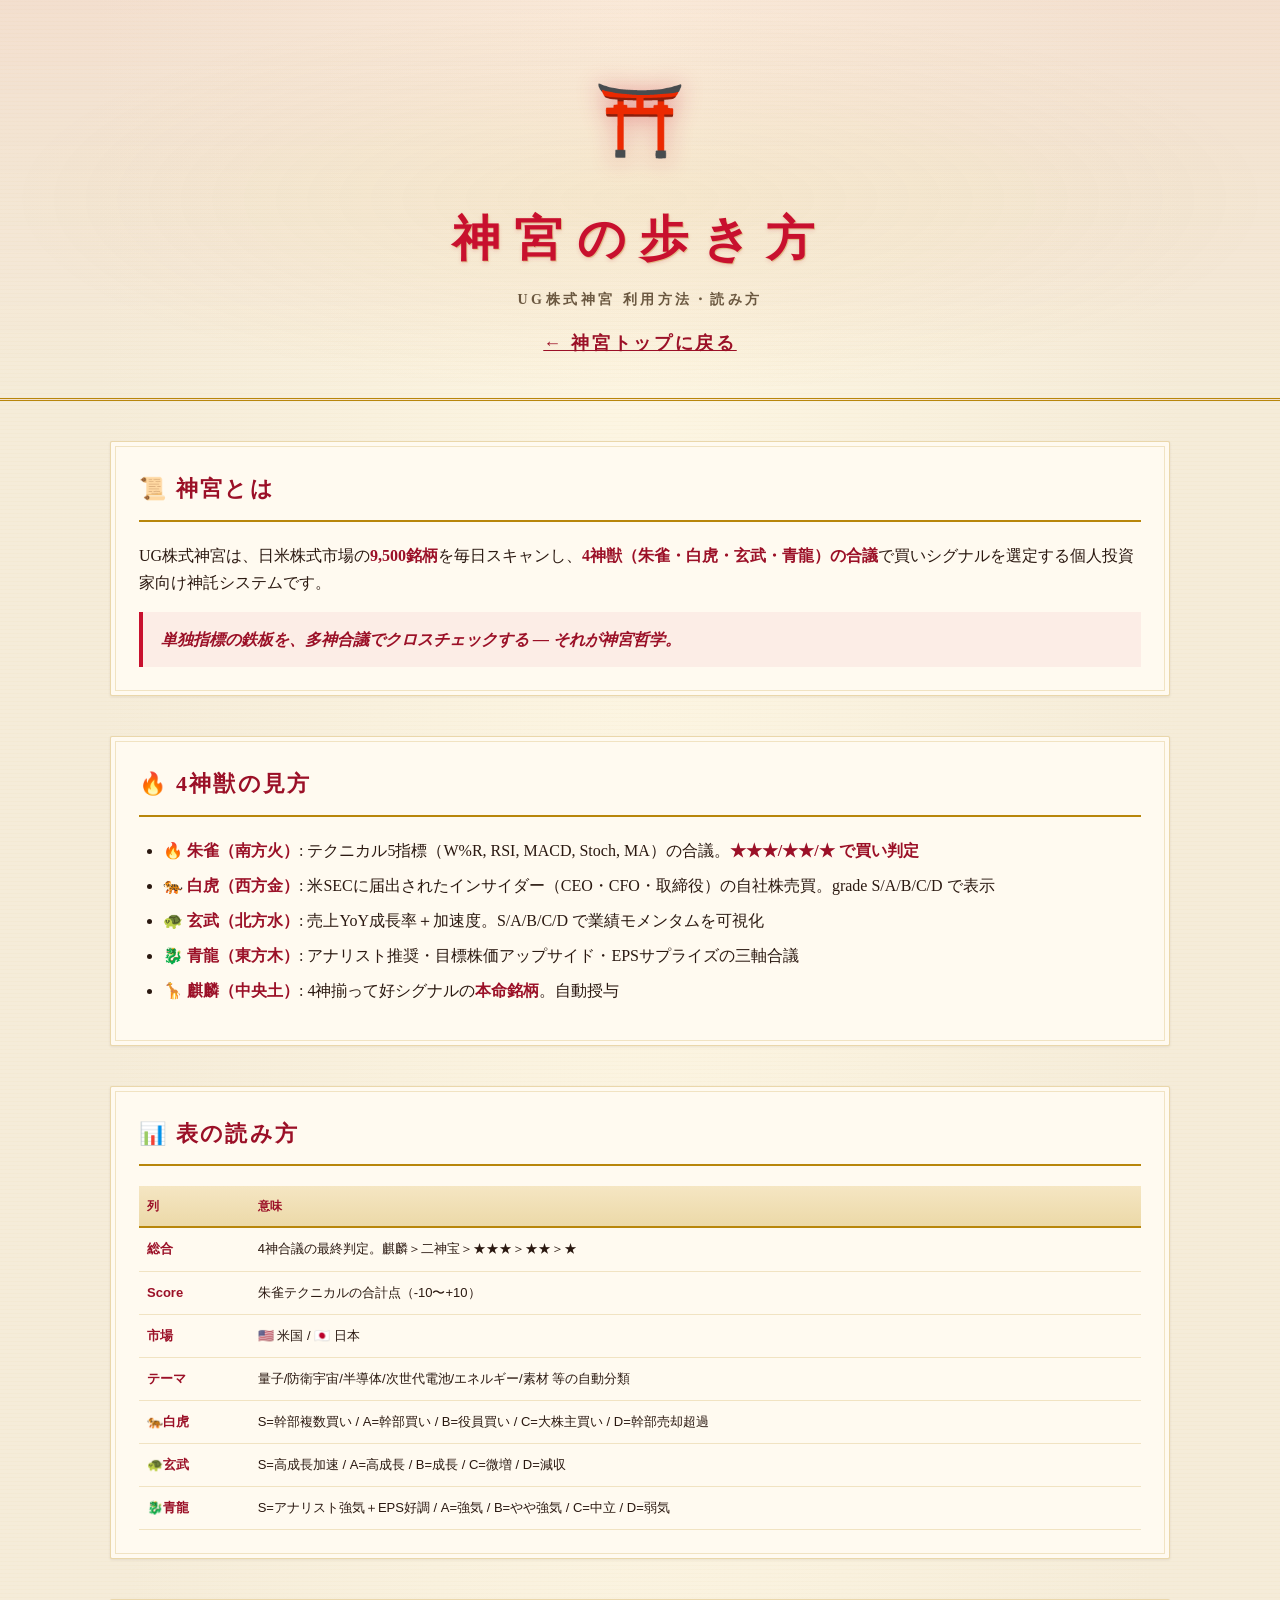
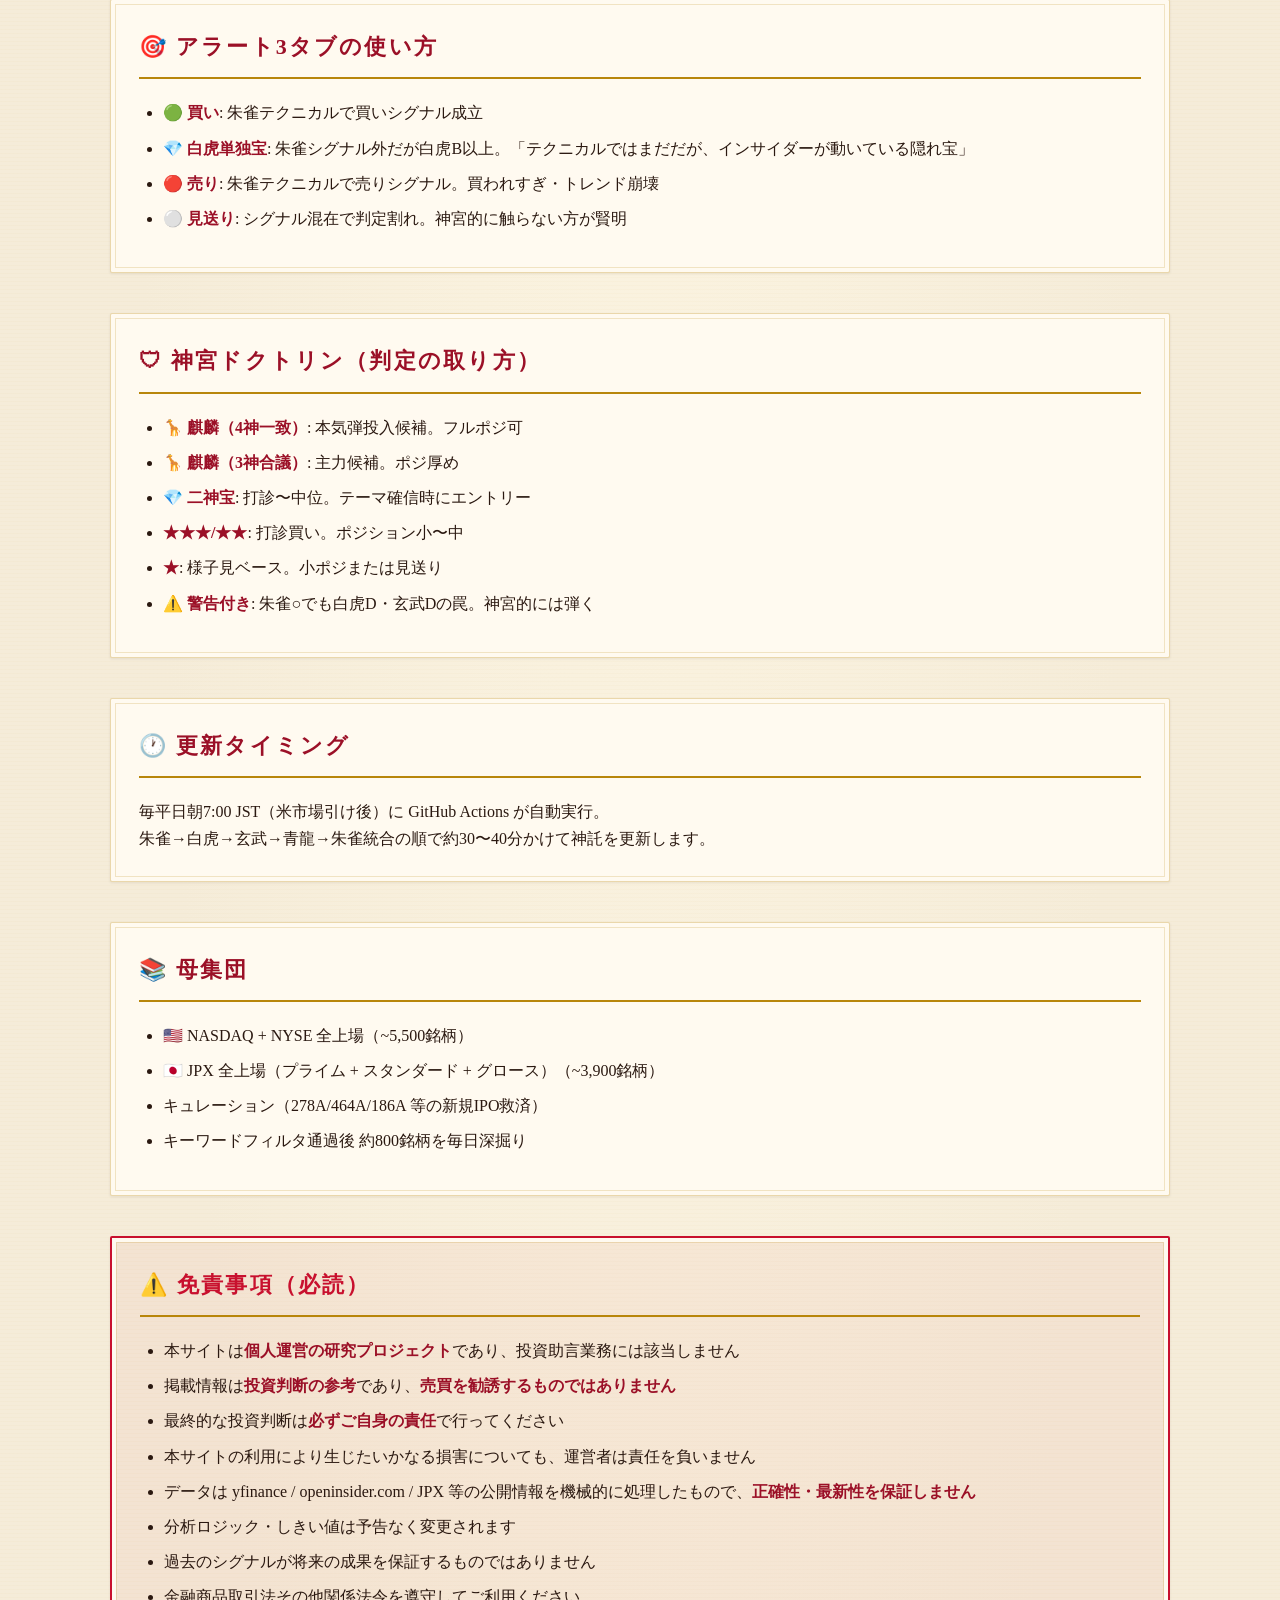
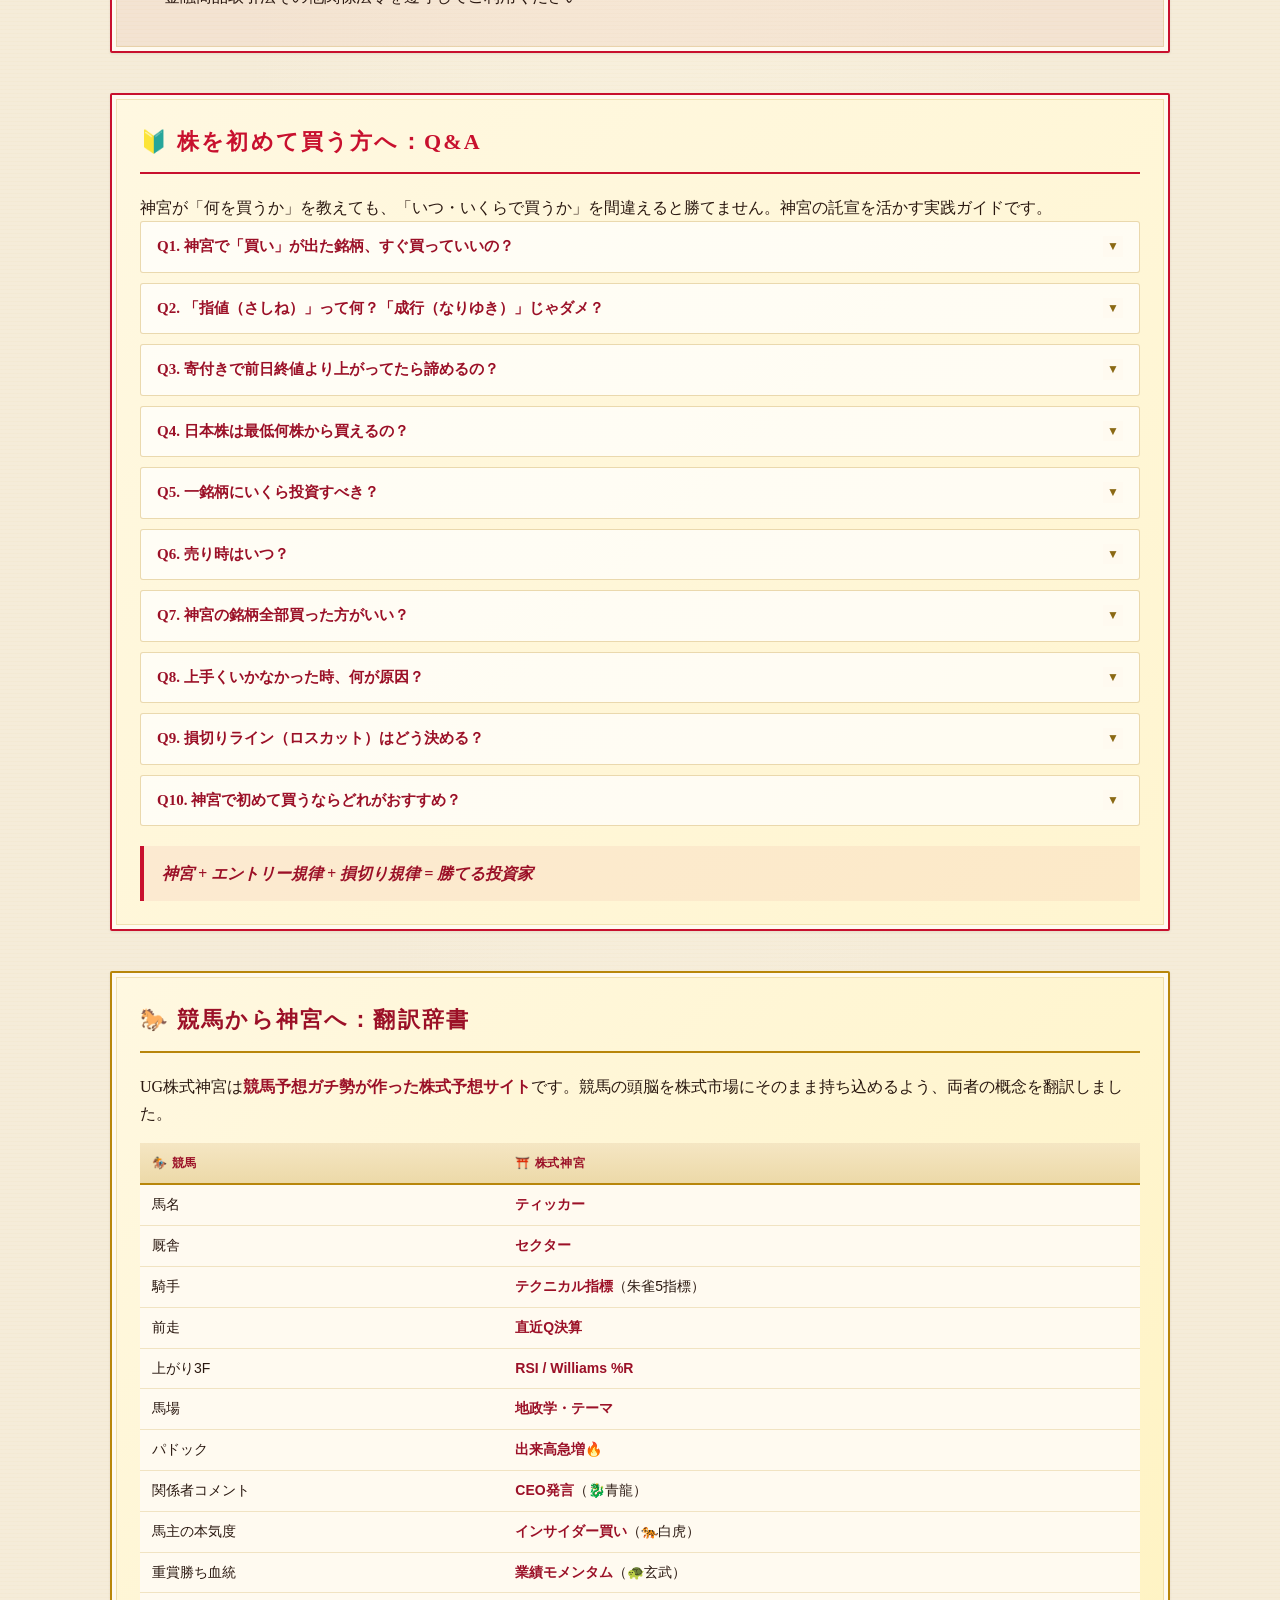
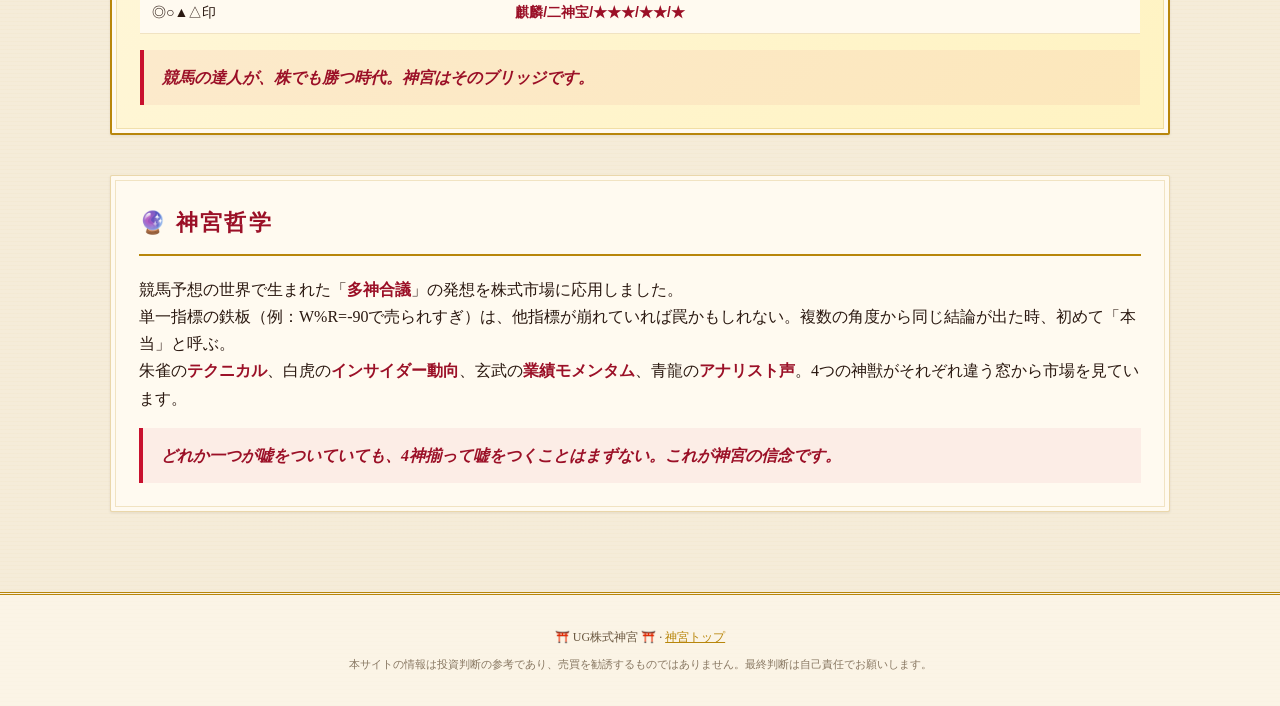
==== commit 2b7abd66: "🔰 「初めて買う方へ：Q&A」セクション追加（10問） 【コンテンツ】 神宮が「何を買うか」を教えても「いつ・いくらで買うか」を間違えると勝てない → 実践エントリー規律を10個のQ&Aで網羅  Q1" ====
--- a/docs/tutorial.html
+++ b/docs/tutorial.html
@@ -99,6 +99,139 @@
     <li>過去のシグナルが将来の成果を保証するものではありません</li>
     <li>金融商品取引法その他関係法令を遵守してご利用ください</li>
   </ul>
+</section>
+
+<section id="qa" class="about" style="background: linear-gradient(135deg, #fff8e1, #fff5d0); border: 2px solid var(--shu);">
+  <h2 style="color: var(--shu); border-color: var(--shu);">🔰 株を初めて買う方へ：Q&A</h2>
+  <p>神宮が「何を買うか」を教えても、「いつ・いくらで買うか」を間違えると勝てません。神宮の託宣を活かす実践ガイドです。</p>
+
+  <details class="qa-item">
+    <summary class="qa-q">Q1. 神宮で「買い」が出た銘柄、すぐ買っていいの？</summary>
+    <div class="qa-a">
+      <strong>A. 寄付き直後（9:00-9:30）は避けてください。</strong>
+      <ul>
+        <li>9:00 寄付きは乱高下しやすい（罠が多い）</li>
+        <li>9:30〜10:00 が落ち着く時間帯、エントリー好機</li>
+        <li>「焦らず・追わず・指値で」が神宮の鉄則</li>
+      </ul>
+    </div>
+  </details>
+
+  <details class="qa-item">
+    <summary class="qa-q">Q2. 「指値（さしね）」って何？「成行（なりゆき）」じゃダメ？</summary>
+    <div class="qa-a">
+      <strong>A. 指値=自分が買いたい値段を指定。成行=今の値段で即買い。</strong>
+      <ul>
+        <li>成行は寄付きで高値掴みする可能性大</li>
+        <li>指値なら「この値段以下になったら買う」と予約できる</li>
+        <li>神宮の銘柄は売られすぎ圏なので、指値で待てば届くことが多い</li>
+      </ul>
+    </div>
+  </details>
+
+  <details class="qa-item">
+    <summary class="qa-q">Q3. 寄付きで前日終値より上がってたら諦めるの？</summary>
+    <div class="qa-a">
+      <strong>A. 上がり幅で判断します。</strong>
+      <table style="width:100%; margin-top: 8px; font-size: 13px;">
+        <tr><td style="padding: 4px;">寄付き <strong>-2%以下</strong></td><td style="padding: 4px;">✅ チャンス、指値もっと下げる</td></tr>
+        <tr><td style="padding: 4px;">寄付き <strong>±0〜+2%</strong></td><td style="padding: 4px;">✅ 9:30-10:00で指値</td></tr>
+        <tr><td style="padding: 4px;">寄付き <strong>+2〜5%</strong></td><td style="padding: 4px;">⚠️ 半分だけ買い、残り押し目待ち</td></tr>
+        <tr><td style="padding: 4px;">寄付き <strong>+5%以上</strong></td><td style="padding: 4px;">❌ 追わない、明日の神宮を待つ</td></tr>
+      </table>
+    </div>
+  </details>
+
+  <details class="qa-item">
+    <summary class="qa-q">Q4. 日本株は最低何株から買えるの？</summary>
+    <div class="qa-a">
+      <strong>A. 100株（1単元）が基本。一部証券会社では1株から可能。</strong>
+      <ul>
+        <li>例: 株価¥1,500なら100株 = ¥150,000必要</li>
+        <li>SBI証券・楽天証券の「単元未満株」サービスで1株から買える</li>
+        <li>米国株は1株から（神宮の米株銘柄は気軽に試せる）</li>
+      </ul>
+    </div>
+  </details>
+
+  <details class="qa-item">
+    <summary class="qa-q">Q5. 一銘柄にいくら投資すべき？</summary>
+    <div class="qa-a">
+      <strong>A. 「全資金の5-10%」を1銘柄の目安に。</strong>
+      <ul>
+        <li>🦒 麒麟・💎二神宝 = 多めOK（10-15%）</li>
+        <li>★★★ 強い買い = 標準（5-10%）</li>
+        <li>★★/★ 弱い買い = 打診買い（2-5%）</li>
+        <li>🚀 テンバガー狙い = 遊び金（1-2%）</li>
+      </ul>
+      <p style="margin-top: 8px;"><em>競馬で言うと「単勝1点5万円」「複勝3点1万円ずつ」みたいな配分感覚。</em></p>
+    </div>
+  </details>
+
+  <details class="qa-item">
+    <summary class="qa-q">Q6. 売り時はいつ？</summary>
+    <div class="qa-a">
+      <strong>A. 神宮判定が変わった時 or 自分のルールに従って。</strong>
+      <ul>
+        <li>神宮が「⚠️警告」「🔴売り」に変わったら利確検討</li>
+        <li>RSI 70超え = 過熱気味なので半分利確</li>
+        <li>+20%上昇 = 半分利確して残りは持ち越し</li>
+        <li>-10%下落 = ロスカット検討（神宮判定が崩れてないなら持ち続けOK）</li>
+      </ul>
+    </div>
+  </details>
+
+  <details class="qa-item">
+    <summary class="qa-q">Q7. 神宮の銘柄全部買った方がいい？</summary>
+    <div class="qa-a">
+      <strong>A. NO。3-5銘柄に絞るのが王道。</strong>
+      <ul>
+        <li>多すぎると管理できない・税務も複雑</li>
+        <li>「🦒 麒麟2銘柄 + 💎二神宝1銘柄 + テンバガー狙い1銘柄」が黄金比</li>
+        <li>米株と日本株のバランスも意識（リスク分散）</li>
+      </ul>
+    </div>
+  </details>
+
+  <details class="qa-item">
+    <summary class="qa-q">Q8. 上手くいかなかった時、何が原因？</summary>
+    <div class="qa-a">
+      <strong>A. 大体「焦って買った」「予想と違う動きに耐えられず売った」の2つ。</strong>
+      <ul>
+        <li>朝の予想で「これだ！」と決める → 寄付きで飛びつく → 高値掴み → 不安で売る</li>
+        <li>「予想は当たってたのに損した」は典型パターン</li>
+        <li>神宮 = 何を買うか / エントリー規律 = いつ・いくらで買うか</li>
+        <li><strong>両方揃って初めて勝率が出ます。</strong></li>
+      </ul>
+    </div>
+  </details>
+
+  <details class="qa-item">
+    <summary class="qa-q">Q9. 損切りライン（ロスカット）はどう決める？</summary>
+    <div class="qa-a">
+      <strong>A. 買値から -7〜10% を機械的に。</strong>
+      <ul>
+        <li>感情で「もう少し戻るかも」と粘らない</li>
+        <li>事前に証券会社の「逆指値注文」で自動損切り設定が安全</li>
+        <li>ただし神宮判定が「⚠️警告」「玄武D」に変わった場合は即撤退</li>
+      </ul>
+    </div>
+  </details>
+
+  <details class="qa-item">
+    <summary class="qa-q">Q10. 神宮で初めて買うならどれがおすすめ？</summary>
+    <div class="qa-a">
+      <strong>A. 「🎌 今日の開運日本株」から1銘柄、少額で。</strong>
+      <ul>
+        <li>サイト一番上にある毎日の本命1銘柄</li>
+        <li>大企業中心で安全圏</li>
+        <li>単元未満株で1株から試す（¥1,500-3,000程度で体験可）</li>
+        <li>慣れたら麒麟・二神宝に進む</li>
+      </ul>
+    </div>
+  </details>
+
+  <p class="philosophy" style="margin-top: 20px;">神宮 + エントリー規律 + 損切り規律 = 勝てる投資家</p>
 </section>
 
 <section class="about" style="background: linear-gradient(135deg, #fff8e1, #fff3c2); border: 2px solid var(--gold);">
--- a/docs/style.css
+++ b/docs/style.css
@@ -103,6 +103,59 @@
   letter-spacing: 0.1em;
   font-weight: 900;
 }
+
+/* ====== Q&A項目（チュートリアル） ====== */
+.qa-item {
+  background: rgba(255,255,255,0.7);
+  border: 1px solid rgba(184,134,11,0.3);
+  border-radius: 3px;
+  margin-bottom: 10px;
+  padding: 12px 16px;
+  list-style: none;
+}
+
+.qa-item summary { list-style: none; cursor: pointer; }
+.qa-item summary::-webkit-details-marker { display: none; }
+
+.qa-q {
+  color: var(--shu-deep);
+  font-weight: 700;
+  font-size: 15px;
+  position: relative;
+  padding-right: 24px;
+  user-select: none;
+}
+
+.qa-q::after {
+  content: "▼";
+  position: absolute;
+  right: 0;
+  top: 2px;
+  font-size: 12px;
+  color: var(--gold-dark);
+  transition: transform 0.2s;
+}
+
+.qa-item[open] .qa-q::after {
+  transform: rotate(180deg);
+}
+
+.qa-q:hover { color: var(--shu); }
+
+.qa-a {
+  margin-top: 12px;
+  padding-top: 12px;
+  border-top: 1px dashed rgba(184,134,11,0.3);
+  color: var(--sumi);
+  font-size: 14px;
+  line-height: 1.7;
+}
+
+.qa-a strong { display: block; color: var(--shu-deep); margin-bottom: 6px; font-size: 14px; }
+.qa-a ul { margin: 8px 0 0 20px; padding: 0; }
+.qa-a li { margin-bottom: 4px; }
+.qa-a table { border-collapse: collapse; }
+.qa-a table td { border-bottom: 1px solid rgba(184,134,11,0.2); }
 
 /* ====== 折りたたみセクション ====== */
 section details > summary {
